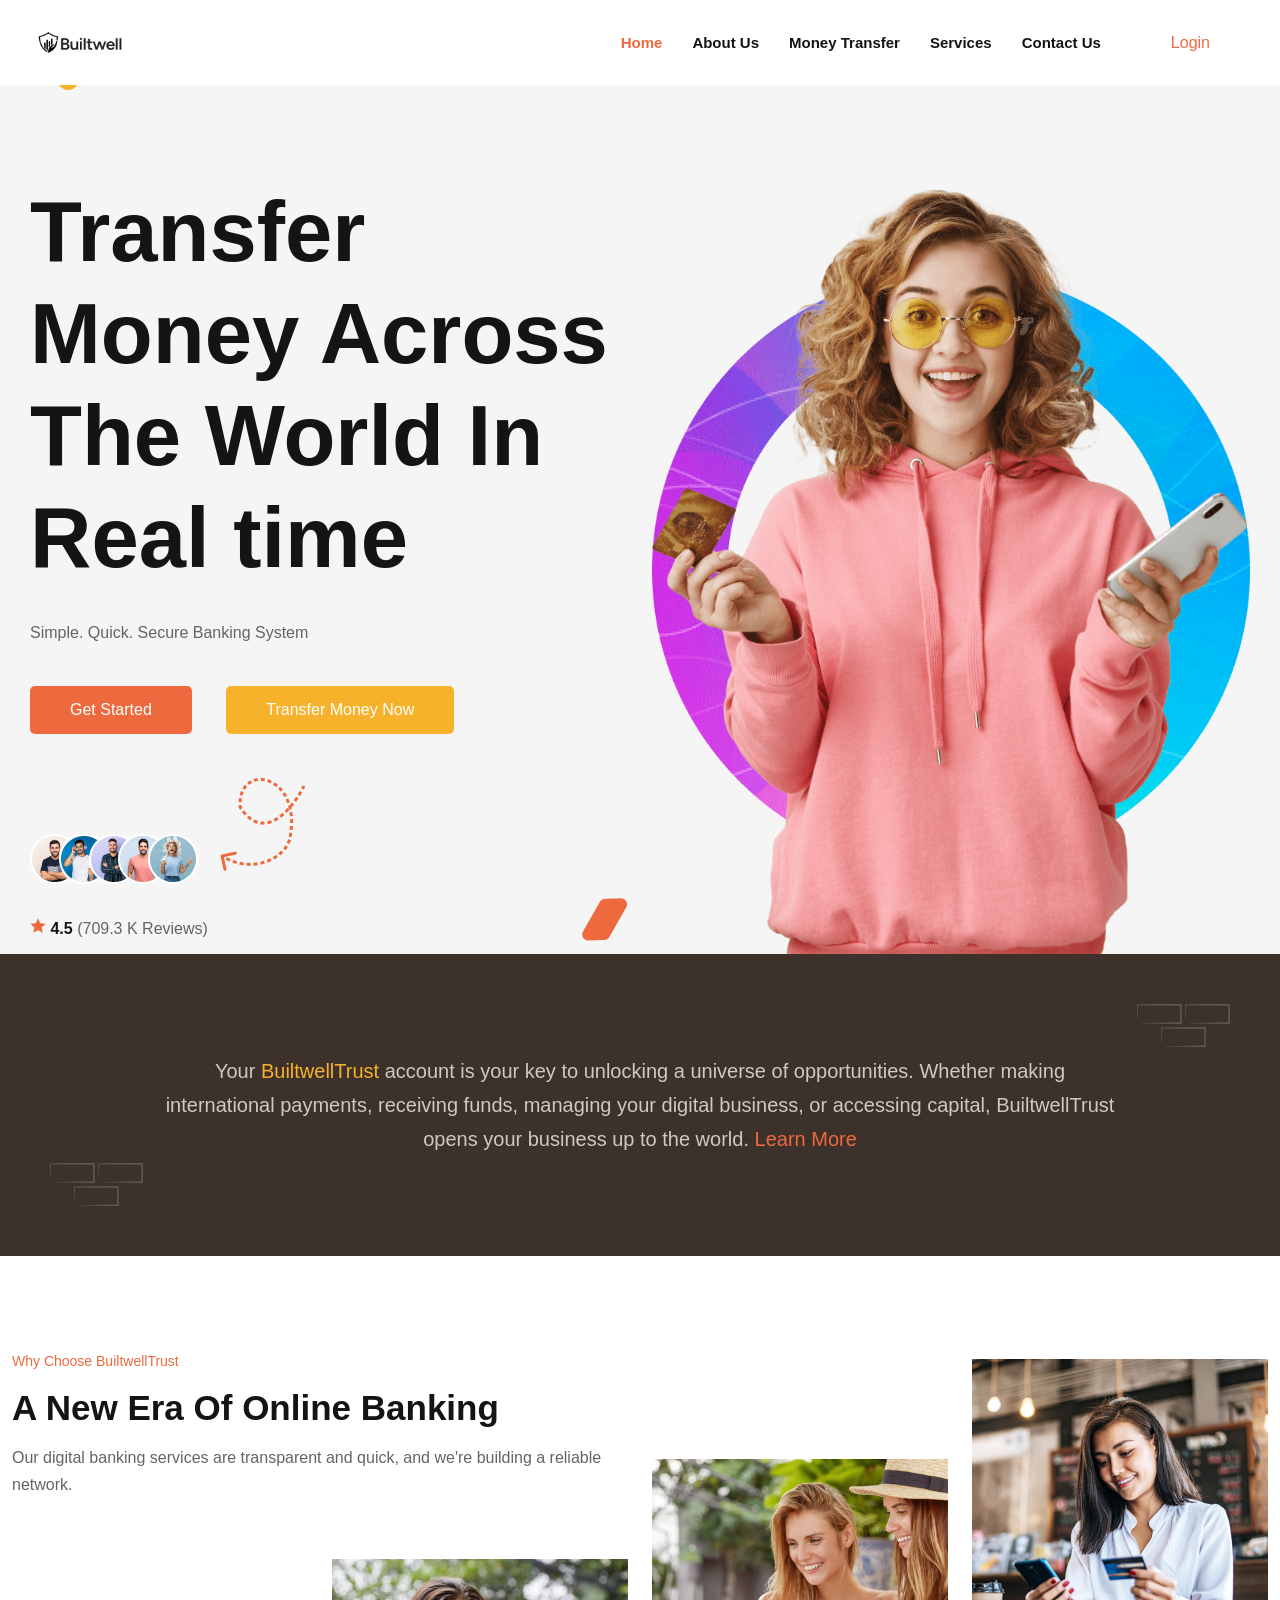
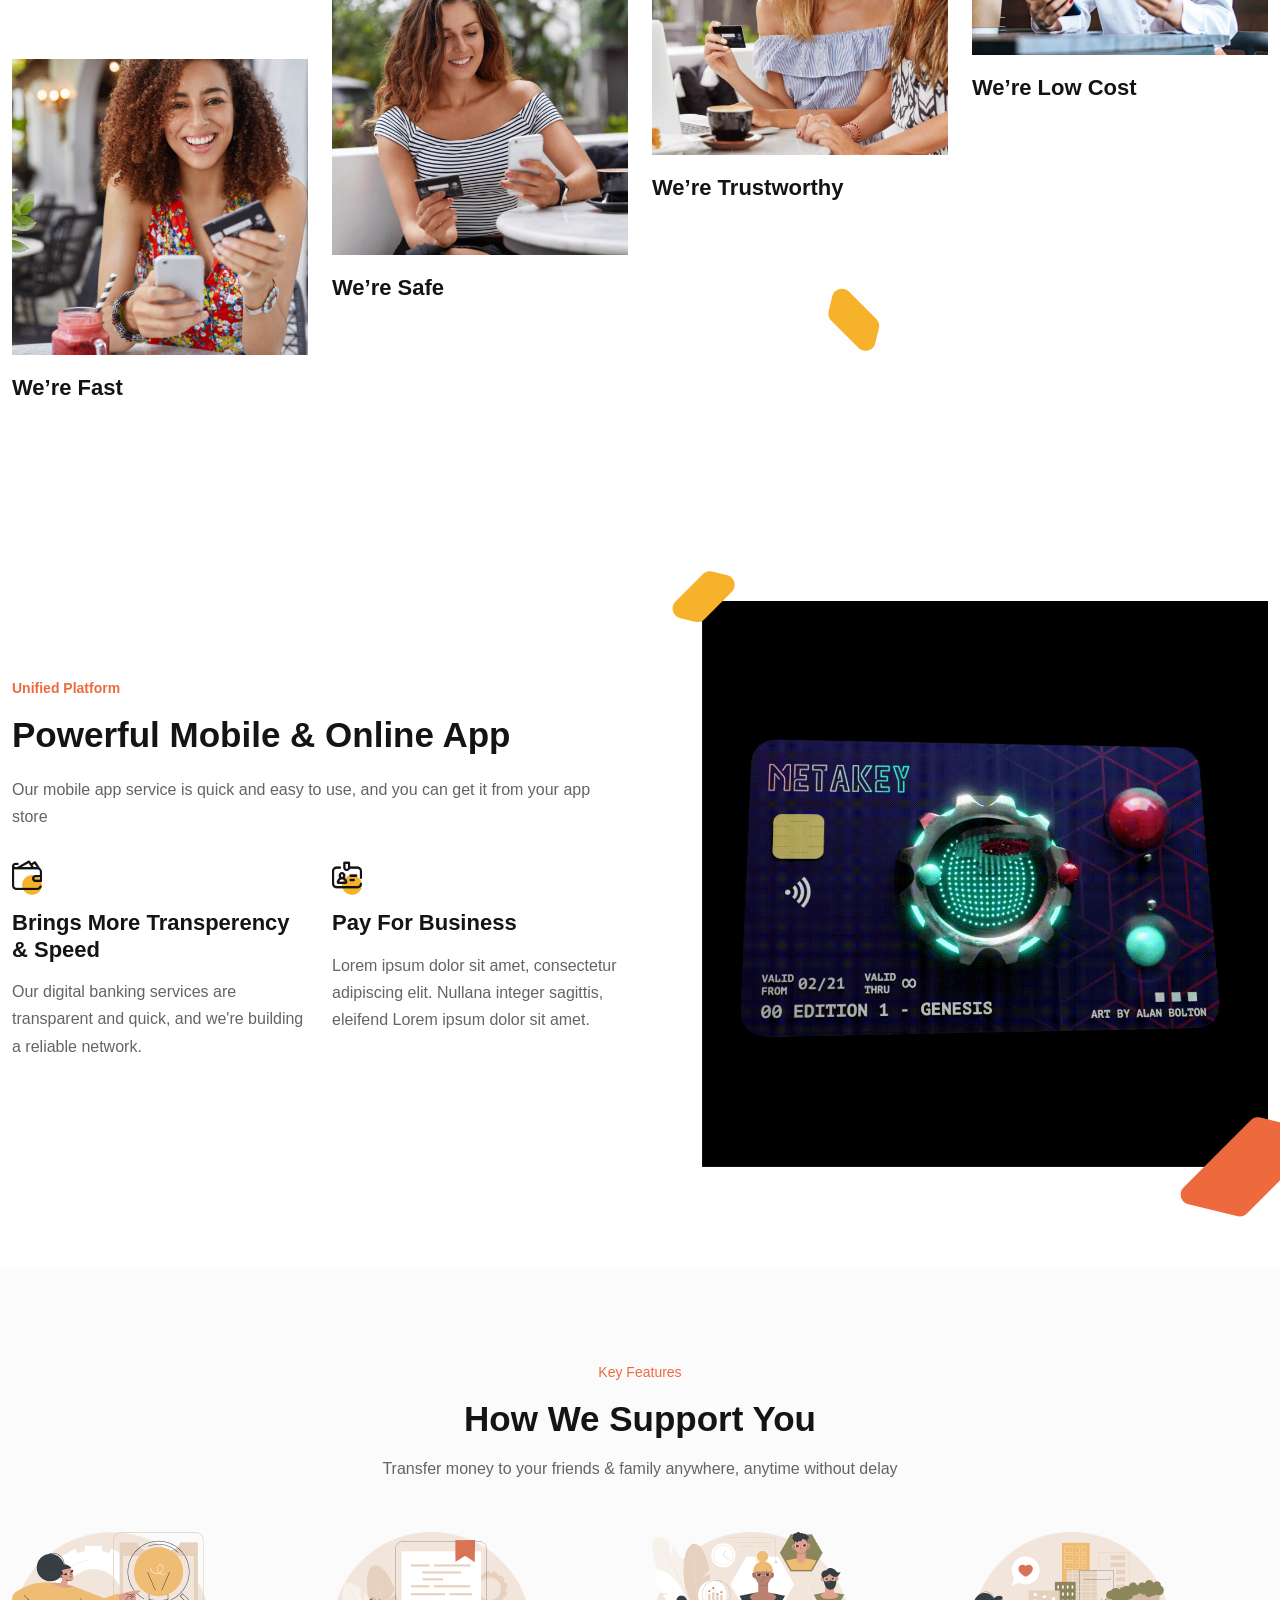
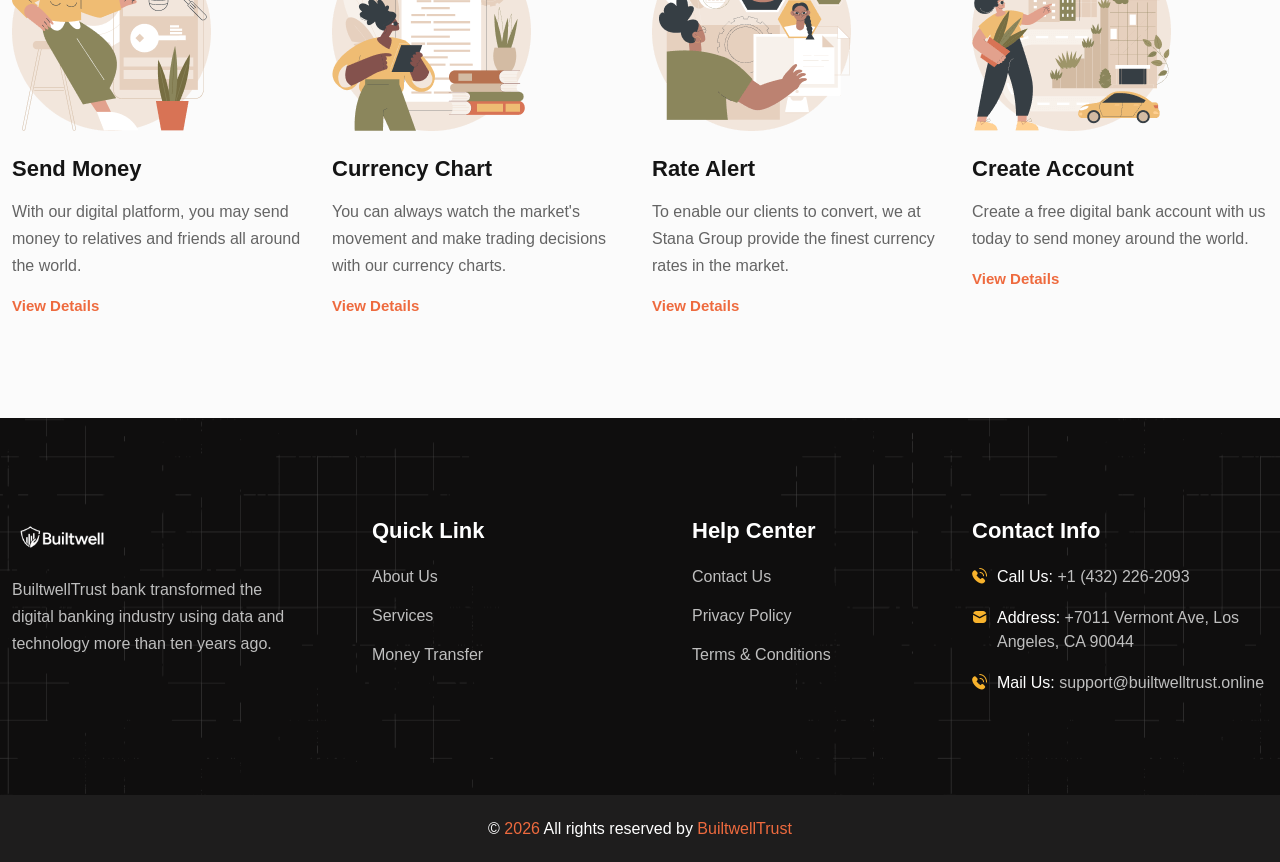
==== index.html @ f0b3a8c9 "first commit" ====
<!DOCTYPE html>
<html lang="zxx">
  <head>
    <!-- Required meta tags -->
    <meta charset="utf-8" />
    <meta
      name="viewport"
      content="width=device-width, initial-scale=1, shrink-to-fit=no"
    />

    <!-- Links Of CSS File -->
    <link rel="stylesheet" href="assetss/css/bootstrap.min.css" />
    <link rel="stylesheet" href="assetss/css/owl.theme.default.min.css" />
    <link rel="stylesheet" href="assetss/css/owl.carousel.min.css" />
    <link rel="stylesheet" href="assetss/css/flaticon.css" />
    <link rel="stylesheet" href="assetss/css/remixicon.css" />
    <link rel="stylesheet" href="assetss/css/meanmenu.min.css" />
    <link rel="stylesheet" href="assetss/css/animate.min.css" />
    <link rel="stylesheet" href="assetss/css/odometer.min.css" />
    <link rel="stylesheet" href="assetss/css/style.css" />
    <link rel="stylesheet" href="assetss/css/responsive.css" />

    <!-- Favicon -->
    <link rel="icon" type="image/png" href="assetss/images/favicon.png" />
    <!-- Title -->
    <title>BuiltwellTrust - Enjoy Your seamless and protected online money access</title>
   <!-- Chatway -->
   <script id="chatway" async="true" src="https://cdn.chatway.app/widget.js?id=8h5mfCgrzkGJ"></script>
  </head>

  <body>
    <div class="col-lg-4 col-md-12">
      <div class="header-top-right">

          <div id="google_translate_element"></div>

          <script type="text/javascript">
              function googleTranslateElementInit() {
                  new google.translate.TranslateElement({ pageLanguage: 'en' }, 'google_translate_element');
              }
          </script>

          <script type="text/javascript"
              src="//translate.google.com/translate_a/element.js?cb=googleTranslateElementInit"></script>

          <style>
              /* #google_translate_element { */
              /*color: transparent;*/
              /* } */
              #google_translate_element a {
                  display: none;
              }

              /* div.goog-te-gadget { */
              /*color: transparent !important;*/
              /* } */
          </style>
      </div>
    </div>
    <!-- Start Navbar Area -->
    <div class="navbar-area">
      <div class="mobile-responsive-nav">
        <div class="container">
          <div class="mobile-responsive-menu">
            <div class="logo">
              <a href="index.html">
                <img src="assetss/images/logo.png" alt="logo" width="100" />
              </a>
            </div>
          </div>
        </div>
      </div>

      <div class="desktop-nav">
        <div class="container-fluid">
          <nav class="navbar navbar-expand-md navbar-light">
            <a class="navbar-brand" href="index.html">
              <img src="assetss/images/logo.png" alt="logo" width="100"/>
            </a>

            <div
              class="collapse navbar-collapse mean-menu"
              id="navbarSupportedContent"
            >
              <ul class="navbar-nav ms-auto">
                <li class="nav-item">
                  <a href="index.html" class="nav-link active"> Home </a>
                </li>

                <li class="nav-item">
                  <a href="about-us.html" class="nav-link"> About Us </a>
                </li>

                <li class="nav-item">
                  <a href="money-transfer.html" class="nav-link"
                    >Money Transfer</a
                  >
                </li>

                <li class="nav-item">
                  <a href="services.html" class="nav-link"> Services </a>
                </li>

                <li class="nav-item">
                  <a href="contact-us.html" class="nav-link">Contact Us</a>
                </li>
              </ul>

              <div class="others-options">
                <ul>
                  <li>
                    <a href="account/login.php" class="default-btn login"> Login </a>
                  </li>
                </ul>
              </div>
            </div>
          </nav>
        </div>
      </div>

      <div class="others-option-for-responsive">
        <div class="container">
          <div class="dot-menu">
            <div class="inner">
              <div class="circle circle-one"></div>
              <div class="circle circle-two"></div>
              <div class="circle circle-three"></div>
            </div>
          </div>

          <div class="container">
            <div class="option-inner">
              <div
                class="others-options justify-content-center d-flex align-items-center"
              >
                <ul>
                  <li>
                    <a href="account/login.php" class="default-btn login"> Login </a>
                  </li>
                </ul>
              </div>
            </div>
          </div>
        </div>
      </div>
    </div>
    <!-- End Navbar Area -->

    <!-- Start Banner Area -->
    <div class="banner-area pt-100 bg-color-f5f5f5">
      <div class="container-fluid">
        <div class="row align-items-center">
          <div class="col-lg-6">
            <div class="banner-content">
              <h1 class="wow fadeInUp delay-0-2s">
                Transfer Money Across The World In Real time
              </h1>
              <p class="wow fadeInUp delay-0-6s">
                Simple. Quick. Secure Banking System
              </p>

              <div class="banner-btn wow fadeInUp delay-0-8s">
                <a href="account/signup/verify-registration.php" class="default-btn"> Get Started </a>
                <a href="money-transfer.html" class="default-btn active">
                  Transfer Money Now
                </a>
              </div>

              <ul class="wow fadeInUp delay-0-8s">
                <li>
                  <a href="index.html">
                    <img src="assetss/images/review/review-1.png" alt="Image" />
                  </a>
                </li>
                <li>
                  <a href="index.html">
                    <img src="assetss/images/review/review-2.png" alt="Image" />
                  </a>
                </li>
                <li>
                  <a href="index.html">
                    <img src="assetss/images/review/review-3.png" alt="Image" />
                  </a>
                </li>
                <li>
                  <a href="index.html">
                    <img src="assetss/images/review/review-4.png" alt="Image" />
                  </a>
                </li>
                <li>
                  <a href="index.html">
                    <img src="assetss/images/review/review-5.png" alt="Image" />
                  </a>
                </li>
              </ul>

              <span
                ><i class="ri-star-fill"></i> <strong>4.5</strong> (709.3 K
                Reviews)</span
              >

              <img
                src="assetss/images/banner/shape-1.png"
                alt="Image"
                class="shape shape-1"
              />
              <img
                src="assetss/images/banner/shape-2.png"
                class="shape shape-2"
                alt="Image"
              />
              <img
                src="assetss/images/banner/shape-3.png"
                class="shape shape-3"
                alt="Image"
              />
            </div>
          </div>

          <div class="col-lg-6">
            <div class="banner-img wow fadeInUp delay-0-6s">
              <img src="assetss/images/banner/banner-img.png" alt="Image" />
              <div class="banner-img-shape">
                <img
                  src="assetss/images/banner/banner-img-shape.png"
                  alt="Image"
                />
              </div>
            </div>
          </div>
        </div>
      </div>
    </div>
    <!-- End Banner Area -->

    <!-- Start Btro Info Area -->
    <div class="btro-info-area bg-color-3c312b ptb-100">
      <div class="container">
        <div class="btro-info-content">
          <p>
            Your <span>BuiltwellTrust</span> account is your key to unlocking a
            universe of opportunities. Whether making international payments,
            receiving funds, managing your digital business, or accessing
            capital, BuiltwellTrust opens your business up to the world.
            <a href="about-us.html">Learn More</a>
          </p>
        </div>
      </div>

      <img src="assetss/images/info-shape-1.png" class="shape-1" alt="Image" />
      <img src="assetss/images/info-shape-2.png" class="shape-2" alt="Image" />
    </div>
    <!-- End Btro Info Area -->

    <!-- Start Why Choose Area -->
    <div class="why-choose-area pt-100 pb-70">
      <div class="container">
        <div class="section-title left-title">
          <span class="top-title">Why Choose BuiltwellTrust</span>
          <h2>A New Era Of Online Banking</h2>
          <p>
            Our digital banking services are transparent and quick, and we're
            building a reliable network.
          </p>
        </div>

        <div class="row justify-content-center">
          <div class="col-lg-3 col-sm-6">
            <div class="single-choose-us wow fadeInUp delay-0-8s">
              <img
                src="assetss/images/why-choose/why-choose-4.jpg"
                alt="Image"
              />

              <div class="why-choose-content">
                <h3>We’re Fast</h3>
              </div>
            </div>
          </div>

          <div class="col-lg-3 col-sm-6">
            <div class="single-choose-us wow fadeInUp delay-0-6s">
              <img
                src="assetss/images/why-choose/why-choose-3.jpg"
                alt="Image"
              />

              <div class="why-choose-content">
                <h3>We’re Safe</h3>
              </div>
            </div>
          </div>

          <div class="col-lg-3 col-sm-6">
            <div class="single-choose-us wow fadeInUp delay-0-4s">
              <img
                src="assetss/images/why-choose/why-choose-2.jpg"
                alt="Image"
              />

              <div class="why-choose-content">
                <h3>We’re Trustworthy</h3>
              </div>
            </div>
          </div>

          <div class="col-lg-3 col-sm-6">
            <div class="single-choose-us wow fadeInUp delay-0-2s">
              <img
                src="assetss/images/why-choose/why-choose-1.jpg"
                alt="Image"
              />

              <div class="why-choose-content">
                <h3>We’re Low Cost</h3>
              </div>
            </div>
          </div>
        </div>
      </div>

      <img
        src="assetss/images/why-choose/choose-shape.png"
        class="choose-shape"
        alt="Image"
      />
    </div>
    <!-- End Why Choose Area -->

    <!-- Start Unified platform Area -->
    <div class="unified-platform-area ptb-100">
      <div class="container">
        <div class="row align-items-center">
          <div class="col-lg-6">
            <div class="unified-platform-content wow fadeInLeft delay-0-4s">
              <div class="mb-30">
                <span class="top-title">Unified Platform</span>
                <h2>Powerful Mobile & Online App</h2>
                <p>
                  Our mobile app service is quick and easy to use, and you
                  can get it from your app store
                </p>
              </div>

              <div class="row">
                <div class="col-lg-6 col-sm-6">
                  <div class="single-unified-platform">
                    <i class="flaticon-wallet"></i>
                    <h3>Brings More Transperency & Speed</h3>
                    <p>
                      Our digital banking services are transparent and quick,
                      and we're building a reliable network.
                    </p>
                  </div>
                </div>
                <div class="col-lg-6 col-sm-6">
                  <div class="single-unified-platform">
                    <i class="flaticon-id-card"></i>
                    <h3>Pay For Business</h3>
                    <p>
                      Lorem ipsum dolor sit amet, consectetur adipiscing elit.
                      Nullana integer sagittis, eleifend Lorem ipsum dolor sit
                      amet.
                    </p>
                  </div>
                </div>
              </div>
            </div>
          </div>

          <div class="col-lg-6">
            <div class="unified-img three wow fadeInRight delay-0-4s ml-50">
              <img src="assetss/images/unified-img.png" alt="Image" />
              <img
                src="assetss/images/unified-shape-1.png"
                class="unified-shape-1"
                alt="Image"
              />
              <img
                src="assetss/images/unified-shape-2.png"
                class="unified-shape-2"
                alt="Image"
              />
            </div>
          </div>
        </div>
      </div>
    </div>
    <!-- End Unified platform Area -->

    <!-- Start Support Area -->
    <div class="support-area bg-color-fbfbfb pt-100 pb-70">
      <div class="container">
        <div class="section-title">
          <span class="top-title">Key Features</span>
          <h2>How We Support You</h2>
          <p>
            Transfer money to your friends & family anywhere, anytime without
            delay
          </p>
        </div>

        <div class="row">
          <div class="col-lg-3 col-sm-6">
            <div class="single-support wow fadeInUp delay-0-2s">
              <img src="assetss/images/support/support-1.png" alt="Image" />
              <h3>
                <a href="services.html">Send Money</a>
              </h3>
              <p>
                With our digital platform, you may send money to relatives and
                friends all around the world.
              </p>
              <a href="services.html" class="read-more">View Details</a>
            </div>
          </div>

          <div class="col-lg-3 col-sm-6">
            <div class="single-support wow fadeInUp delay-0-4s">
              <img src="assetss/images/support/support-2.png" alt="Image" />
              <h3>
                <a href="services.html">Currency Chart</a>
              </h3>
              <p>
                You can always watch the market's movement and make trading
                decisions with our currency charts.
              </p>
              <a href="services.html" class="read-more">View Details</a>
            </div>
          </div>

          <div class="col-lg-3 col-sm-6">
            <div class="single-support wow fadeInUp delay-0-6s">
              <img src="assetss/images/support/support-3.png" alt="Image" />
              <h3>
                <a href="services.html">Rate Alert</a>
              </h3>
              <p>
                To enable our clients to convert, we at Stana Group provide the
                finest currency rates in the market.
              </p>
              <a href="services.html" class="read-more">View Details</a>
            </div>
          </div>

          <div class="col-lg-3 col-sm-6">
            <div class="single-support wow fadeInUp delay-0-8s">
              <img src="assetss/images/support/support-4.png" alt="Image" />
              <h3>
                <a href="services.html">Create Account</a>
              </h3>
              <p>
                Create a free digital bank account with us today to send money
                around the world.
              </p>
              <a href="services.html" class="read-more">View Details</a>
            </div>
          </div>
        </div>
      </div>
    </div>
    <!-- End Support Area -->


 

 

   <!-- Start Footer Area -->
   <div class="footer-area pt-100 pb-70 bg-color-0f0e0e">
    <div class="container">
      <div class="row">
        <div class="col-lg-3 col-sm-6">
          <div class="single-widget">
            <div class="footer-logo">
              <a href="index.html">
                <img src="assetss/images/white-logo.png" alt="Image" width="100"/>
              </a>
            </div>
            <p>
              BuiltwellTrust bank transformed the digital banking industry using data
              and technology more than ten years ago.
            </p>

          </div>
        </div>

        <div class="col-lg-3 col-sm-6">
          <div class="single-widget ml-30">
            <h3>Quick Link</h3>

            <ul class="use-full-link">
              <li>
                <a href="about-us.html">About Us</a>
              </li>
              <li>
                <a href="services.html">Services</a>
              </li>
              <li>
                <a href="money-transfer.html">Money Transfer</a>
              </li>
              <!-- <li>
                <a href="money-transfer.html">Money Transfer</a>
              </li> -->
            </ul>
          </div>
        </div>

        <div class="col-lg-3 col-sm-6">
          <div class="single-widget ml-30">
            <h3>Help Center</h3>

            <ul class="use-full-link">
              <li>
                <a href="contact-us.html">Contact Us</a>
              </li>
              <!-- <li>
                <a href="faq.html">Get Help</a>
              </li> -->
              <li>
                <a href="privacy-policy.html">Privacy Policy</a>
              </li>
              <li>
                <a href="privacy-policy.html">Terms & Conditions</a>
              </li>
            </ul>
          </div>
        </div>

        <div class="col-lg-3 col-sm-6">
          <div class="single-widget">
            <h3>Contact Info</h3>

            <ul class="address-link">
              <li>
                <i class="flaticon-phone-call"></i>
                <span>Call Us:</span>
                <a href="tel:+1 (432) 226-1993">+1 (432) 226-2093</a>
              </li>
              <li>
                <i class="flaticon-email"></i>
                <span>Address:</span>
                +7011 Vermont Ave, Los Angeles, CA 90044
              </li>
              <li>
                <i class="flaticon-phone-call"></i>
                <span>Mail Us:</span>
                <a href="mailto:support@builtwelltrust.online"> support@builtwelltrust.online</a>
              </li>
            </ul>
          </div>
        </div>
      </div>
    </div>
  </div>
  <!-- End Footer Area -->

  <!-- Start CopyRight Area -->
  <div class="copy-right-area bg-color-1e1d1d">
    <div class="container">
      <div class="copy-right-content">
        <p>
          © <span id="year"></span> All rights reserved by
          <a href="index.html" target="blank">BuiltwellTrust</a>
        </p>
      </div>
    </div>
  </div>
  <!-- End CopyRight Area -->

    <!-- Start Go Top Area -->
    <div class="go-top">
      <i class="ri-arrow-up-s-fill"></i>
      <i class="ri-arrow-up-s-fill"></i>
    </div>
    <!-- End Go Top Area -->

    <!-- Links of JS File -->
    <script
      data-cfasync="false"
      src="../../cdn-cgi/scripts/5c5dd728/cloudflare-static/email-decode.min.js"
    ></script>
    <script src="assetss/js/jquery.min.js"></script>
    <script src="assetss/js/bootstrap.bundle.min.js"></script>
    <script src="assetss/js/meanmenu.min.js"></script>
    <script src="assetss/js/owl.carousel.min.js"></script>
    <script src="assetss/js/wow.js"></script>
    <script src="assetss/js/appear.min.js"></script>
    <script src="assetss/js/odometer.min.js"></script>
    <script src="assetss/js/form-validator.min.js"></script>
    <script src="assetss/js/contact-form-script.js"></script>
    <script src="assetss/js/custom.js"></script>
  </body>
</html>
---- assetss/css/flaticon.css ----
@font-face {
    font-family: "flaticon";
    src: url("../fonts/flaticon.ttf") format("truetype"),
url("../fonts/flaticon.woff") format("woff"),
url("../fonts/flaticon.woff2") format("woff2"),
url("../fonts/flaticon.eot") format("embedded-opentype"),
url("../fonts/flaticon.svg") format("svg");
}

i[class^="flaticon-"]:before, i[class*=" flaticon-"]:before {
    font-family: flaticon !important;
    font-style: normal;
    font-weight: normal !important;
    font-variant: normal;
    text-transform: none;
    line-height: 1;
    -webkit-font-smoothing: antialiased;
    -moz-osx-font-smoothing: grayscale;
}

.flaticon-percentage:before {
    content: "\f101";
}
.flaticon-pie-chart:before {
    content: "\f102";
}
.flaticon-analytics:before {
    content: "\f103";
}
.flaticon-fluctuation:before {
    content: "\f104";
}
.flaticon-calculator:before {
    content: "\f105";
}
.flaticon-contract:before {
    content: "\f106";
}
.flaticon-buy:before {
    content: "\f107";
}
.flaticon-auction:before {
    content: "\f108";
}
.flaticon-point-of-service:before {
    content: "\f109";
}
.flaticon-archives:before {
    content: "\f10a";
}
.flaticon-analytics-1:before {
    content: "\f10b";
}
.flaticon-sell:before {
    content: "\f10c";
}
.flaticon-target:before {
    content: "\f10d";
}
.flaticon-newspaper:before {
    content: "\f10e";
}
.flaticon-donation:before {
    content: "\f10f";
}
.flaticon-loss:before {
    content: "\f110";
}
.flaticon-bank:before {
    content: "\f111";
}
.flaticon-apple:before {
    content: "\f112";
}
.flaticon-linkedin:before {
    content: "\f113";
}
.flaticon-phone-call:before {
    content: "\f114";
}
.flaticon-location-pin:before {
    content: "\f115";
}
.flaticon-web:before {
    content: "\f116";
}
.flaticon-calendar:before {
    content: "\f117";
}
.flaticon-check-mark:before {
    content: "\f118";
}
.flaticon-email:before {
    content: "\f119";
}
.flaticon-star:before {
    content: "\f11a";
}
.flaticon-cheque:before {
    content: "\f11b";
}
.flaticon-twitter:before {
    content: "\f11c";
}
.flaticon-instagram:before {
    content: "\f11d";
}
.flaticon-facebook:before {
    content: "\f11e";
}
.flaticon-oil:before {
    content: "\f11f";
}
.flaticon-bar-chart:before {
    content: "\f120";
}
.flaticon-abacus:before {
    content: "\f121";
}
.flaticon-book:before {
    content: "\f122";
}
.flaticon-time-is-money:before {
    content: "\f123";
}
.flaticon-shield:before {
    content: "\f124";
}
.flaticon-atm:before {
    content: "\f125";
}
.flaticon-money:before {
    content: "\f126";
}
.flaticon-analytics-2:before {
    content: "\f127";
}
.flaticon-briefcase:before {
    content: "\f128";
}
.flaticon-search:before {
    content: "\f129";
}
.flaticon-levels:before {
    content: "\f12a";
}
.flaticon-pin-code:before {
    content: "\f12b";
}
.flaticon-loss-1:before {
    content: "\f12c";
}
.flaticon-withdraw:before {
    content: "\f12d";
}
.flaticon-money-1:before {
    content: "\f12e";
}
.flaticon-exchange:before {
    content: "\f12f";
}
.flaticon-user:before {
    content: "\f130";
}
.flaticon-playstore:before {
    content: "\f131";
}
.flaticon-right-arrow:before {
    content: "\f132";
}
.flaticon-down-arrow:before {
    content: "\f133";
}
.flaticon-left-quote:before {
    content: "\f134";
}
.flaticon-wallet:before {
    content: "\f135";
}
.flaticon-money-bag:before {
    content: "\f136";
}
.flaticon-balance:before {
    content: "\f137";
}
.flaticon-profits:before {
    content: "\f138";
}
.flaticon-gold-ingot:before {
    content: "\f139";
}
.flaticon-presentation:before {
    content: "\f13a";
}
.flaticon-businessman:before {
    content: "\f13b";
}
.flaticon-businessman-1:before {
    content: "\f13c";
}
.flaticon-chat:before {
    content: "\f13d";
}
.flaticon-bar-chart-1:before {
    content: "\f13e";
}
.flaticon-purse:before {
    content: "\f13f";
}
.flaticon-id-card:before {
    content: "\f140";
}
.flaticon-payment-method:before {
    content: "\f141";
}
.flaticon-money-2:before {
    content: "\f142";
}
.flaticon-safebox:before {
    content: "\f143";
}
---- assetss/css/style.css ----
/*
@File: KreditBnank Template Styles

* This file contains the styling for the actual template, this
is the file you need to edit to change the look of the template.

This files table contents are outlined below>>>>>

******************************************* 
** - DEFAULT AREA STYLE - **

** - Default Btn Area Style
** - Read More Area Style
** - Section Title Area Style
** - Header Area Style
** - Nav Area Style
** - Banner Area Style
** - Btro Info Area Style
** - Single Choose Area Style
** - Partner Area Style
** - Unified Area Style
** - Support Area Style
** - Download Area Style
** - Counter Area Style
** - Customers Area Style
** - Blog Area Style
** - Footer Area Style

** - OTHER STYLE AREA - **

** - Preloader Area Style
** - Go Top Style
** - Video wave Style

*******************************************
/*

/*
Default Style
============================*/
@import url("../../../../css2.css");
body {
  font-size: 16px;
  font-family: "Roboto", sans-serif;
  color: #646464;
}

a {
  -webkit-transition: all ease 0.5s;
  transition: all ease 0.5s;
  text-decoration: none;
  color: #646464;
}

a:hover {
  text-decoration: none;
  color: #ee6a3e;
}

a:focus {
  text-decoration: none;
}

button {
  outline: 0 !important;
  -webkit-box-shadow: none;
          box-shadow: none;
  border: none;
  padding: 0;
}

button:focus {
  -webkit-box-shadow: none;
          box-shadow: none;
}

.h1, .h2, .h3, .h4, .h5, .h6, h1, h2, h3, h4, h5, h6 {
  color: #141414;
  font-weight: 700;
}

.d-table {
  width: 100%;
  height: 100%;
}

.d-table-cell {
  vertical-align: middle;
}

p {
  font-size: 16px;
  margin-bottom: 15px;
  line-height: 1.7;
}

p:last-child {
  margin-bottom: 0;
}

img {
  max-width: 100%;
  height: auto;
}

.form-control {
  height: 55px;
  color: #141414;
  border: 1px solid #ffffff;
  background-color: #eeeeee;
  font-size: 16px;
  padding: 10px 20px;
  width: 100%;
  -webkit-transition: all ease 0.5s;
  transition: all ease 0.5s;
  border-radius: 5px;
}

.form-control::-webkit-input-placeholder {
  color: #898C90;
}

.form-control:-ms-input-placeholder {
  color: #898C90;
}

.form-control::-ms-input-placeholder {
  color: #898C90;
}

.form-control::placeholder {
  color: #898C90;
}

.form-control:focus {
  color: #000000;
  background-color: #eeeeee;
  -webkit-box-shadow: unset;
          box-shadow: unset;
  outline: 0;
  border: 1px solid #ee6a3e;
}

.form-control:hover:focus, .form-control:focus {
  -webkit-box-shadow: unset;
          box-shadow: unset;
}

textarea.form-control {
  height: auto;
}

.ptb-100 {
  padding-top: 100px;
  padding-bottom: 100px;
}

.pt-100 {
  padding-top: 100px;
}

.pb-100 {
  padding-bottom: 100px;
}

.pt-70 {
  padding-top: 70px;
}

.pb-70 {
  padding-bottom: 70px;
}

.pb-150 {
  padding-bottom: 150px;
}

.pt-50 {
  padding-top: 50px;
}

.mt-30 {
  margin-top: 30px;
}

.mb-30 {
  margin-bottom: 30px;
}

.ml-15 {
  margin-left: 15px;
}

.mr-15 {
  margin-right: 15px;
}

.ml-50 {
  margin-left: 50px;
}

.mr-50 {
  margin-right: 50px;
}

/*
Bg-color Style*/
.bg-color-e9dbc8 {
  background-color: #e9dbc8;
}

.bg-color-f5f5f5 {
  background-color: #f5f5f5;
}

.bg-color-fbfbfb {
  background-color: #fbfbfb;
}

.bg-color-3c312b {
  background-color: #3c312b;
}

.bg-color-0f0e0e {
  background-color: #0f0e0e;
}

.bg-color-1e1d1d {
  background-color: #1e1d1d;
}

.bg-color-fff9f8 {
  background-color: #fff9f8;
}

.bg-color-ee6a3e {
  background: #ee6a3e;
}

/*
Default Btn Area Style*/
.default-btn {
  font-size: 16px;
  color: #ffffff;
  -webkit-transition: all ease 0.5s;
  transition: all ease 0.5s;
  text-align: center;
  position: relative;
  z-index: 1;
  overflow: hidden;
  display: -ms-inline-grid;
  display: inline-grid;
  padding: 12px 40px;
  background-color: #ee6a3e;
  border-radius: 5px;
}

.default-btn.active {
  background-color: #f7b22c;
  color: #ffffff;
}

.default-btn.active:hover {
  color: #ffffff;
  background-color: #ee6a3e;
}

.default-btn:hover {
  color: #ffffff;
  background-color: #f7b22c;
}

/*
Read More Btn Area Style*/
.read-more {
  font-size: 15px;
  color: #ee6a3e;
  background-color: transparent;
  -webkit-transition: all ease 0.5s;
  transition: all ease 0.5s;
  font-weight: 600;
}

.read-more i {
  position: relative;
  top: 4px;
}

.read-more:hover {
  color: #ee6a3e;
  letter-spacing: 1px;
}

/*
Section Title Area Style*/
.section-title {
  max-width: 700px;
  margin: -5px auto 50px;
  text-align: center;
  position: relative;
}

.section-title .top-title {
  font-size: 14px;
  color: #ee6a3e;
  display: block;
  margin-bottom: 15px;
  font-weight: 500;
}

.section-title h2 {
  font-size: 35px;
  margin-bottom: 15px;
}

.section-title h2 span {
  color: #ee6a3e;
}

.section-title h2:last-child {
  margin-bottom: 0;
}

.section-title p {
  max-width: 600px;
  margin: auto;
}

.section-title p span {
  color: #ee6a3e;
}

.section-title.white-title span {
  color: #ee6a3e;
}

.section-title.white-title h2 {
  color: #ffffff;
}

.section-title.white-title p {
  color: #ffffff;
}

.section-title.left-title {
  margin-left: 0;
  text-align: left;
  max-width: 645px;
}

.section-title.left-title h2 {
  max-width: 700px;
}

.section-title.left-title p {
  margin-left: 0;
}

.section-title.left-title .default-btn {
  position: absolute;
  top: 0;
  right: 0;
}

/*
Top Header Style
======================================================*/
.top-header-area {
  padding-top: 15px;
  padding-bottom: 15px;
  border-bottom: 1px solid #eeeeee;
}

.top-header-area .container-fluid {
  max-width: 1720px;
  margin: auto;
  padding-left: 30px;
  padding-right: 30px;
}

.header-left-content {
  margin-bottom: 0;
  padding-left: 0;
  list-style: none;
}

.header-left-content li {
  display: inline-block;
  margin-right: 30px;
  font-size: 15px;
}

.header-left-content li:last-child {
  margin-right: 0;
}

.header-left-content li span {
  color: #141414;
  font-weight: 500;
}

.header-left-content li a {
  color: #3c312b;
}

.header-left-content li a:hover {
  color: #ee6a3e;
}

.header-middle-content {
  text-align: center;
  padding-left: 0;
  margin-bottom: 0;
  list-style-type: none;
}

.header-middle-content li p {
  color: #141414;
}

.header-middle-content li p a {
  color: #ee6a3e;
  font-size: 15px;
}

.header-right-content {
  padding-left: 0;
  margin-bottom: 0;
  list-style: none;
  text-align: right;
}

.header-right-content li {
  display: inline-block;
  margin-right: 30px;
  font-size: 15px;
}

.header-right-content li a {
  color: #141414;
}

.header-right-content li a:hover {
  color: #ee6a3e;
}

.header-right-content li:last-child {
  margin-right: 0;
}

.header-right-content .language {
  position: relative;
  padding-left: 20px;
  background-color: #ffffff;
  border-radius: 50px;
  font-size: 15px;
}

.header-right-content .language .form-select {
  background-color: transparent;
  border: none;
  background-size: 16px 13px;
  cursor: pointer;
  color: #646464;
  font-size: 15px;
}

.header-right-content .language .form-select:focus {
  -webkit-box-shadow: none;
          box-shadow: none;
}

.header-right-content .language i {
  position: absolute;
  top: 7px;
  left: 10px;
}

/*
Navbar Area Style
======================================================*/
.navbar-area {
  position: relative;
  background-color: #ffffff;
  padding-top: 15px;
  padding-bottom: 15px;
}

.navbar-area.is-sticky {
  top: 0;
  left: 0;
  width: 100%;
  z-index: 999;
  position: fixed;
  -webkit-animation: 500ms ease-in-out 0s normal none 1 running fadeInDown;
          animation: 500ms ease-in-out 0s normal none 1 running fadeInDown;
  -webkit-box-shadow: 0 0 20px 3px rgba(0, 0, 0, 0.05);
          box-shadow: 0 0 20px 3px rgba(0, 0, 0, 0.05);
}

.navbar-area .container-fluid {
  max-width: 1720px;
  margin: auto;
  padding-left: 30px;
  padding-right: 30px;
}

.navbar-area.style-three {
  background-color: transparent;
}

.navbar-area.style-three.is-sticky {
  background-color: #3c312b;
}

.desktop-nav {
  padding-top: 0;
  padding-bottom: 0;
}

.desktop-nav .navbar {
  -webkit-transition: all ease 0.5s;
  transition: all ease 0.5s;
  z-index: 2;
  padding-right: 0;
  padding-top: 0;
  padding-left: 0;
  padding-bottom: 0;
}

.desktop-nav .navbar ul {
  margin-bottom: 0;
  list-style-type: none;
}

.desktop-nav .navbar .navbar-nav .nav-item {
  position: relative;
  padding-bottom: 20px;
  padding-top: 20px;
  padding-right: 0;
  padding-left: 0;
}

.desktop-nav .navbar .navbar-nav .nav-item a {
  font-size: 15px;
  color: #141414;
  line-height: 1;
  position: relative;
  font-weight: 600;
  padding-left: 0;
  padding-top: 0;
  padding-right: 0;
  padding-bottom: 0;
  margin-left: 15px;
  margin-right: 15px;
}

.desktop-nav .navbar .navbar-nav .nav-item a.dropdown-toggle {
  padding-right: 20px;
}

.desktop-nav .navbar .navbar-nav .nav-item a.dropdown-toggle::after {
  display: none;
}

.desktop-nav .navbar .navbar-nav .nav-item a.dropdown-toggle::before {
  content: "\EA4E";
  position: absolute;
  top: 0;
  right: 0;
  font-family: remixicon !important;
  line-height: 1;
  font-size: 17px;
}

.desktop-nav .navbar .navbar-nav .nav-item a:hover, .desktop-nav .navbar .navbar-nav .nav-item a:focus, .desktop-nav .navbar .navbar-nav .nav-item a.active {
  color: #ee6a3e;
}

.desktop-nav .navbar .navbar-nav .nav-item a i {
  font-size: 18px;
  line-height: 0;
  position: relative;
  top: 4px;
}

.desktop-nav .navbar .navbar-nav .nav-item:last-child a {
  margin-right: 0;
}

.desktop-nav .navbar .navbar-nav .nav-item:first-child a {
  margin-left: 0;
}

.desktop-nav .navbar .navbar-nav .nav-item:hover a, .desktop-nav .navbar .navbar-nav .nav-item:focus a, .desktop-nav .navbar .navbar-nav .nav-item.active a {
  color: #ee6a3e;
}

.desktop-nav .navbar .navbar-nav .nav-item .dropdown-menu {
  -webkit-box-shadow: 0 0 20px 3px rgba(0, 0, 0, 0.05);
          box-shadow: 0 0 20px 3px rgba(0, 0, 0, 0.05);
  -webkit-transition: all 0.3s ease-in-out;
  transition: all 0.3s ease-in-out;
  background: #ffffff;
  position: absolute;
  visibility: hidden;
  border-radius: 0;
  display: block;
  width: 250px;
  border: none;
  z-index: 99;
  opacity: 0;
  top: 80px;
  left: 0;
  padding: 0;
  border-radius: 5px;
}

.desktop-nav .navbar .navbar-nav .nav-item .dropdown-menu li {
  padding: 0;
}

.desktop-nav .navbar .navbar-nav .nav-item .dropdown-menu li a {
  color: #141414;
  padding: 15px;
  border-bottom: 1px dashed #ededed;
  margin: 0;
  font-size: 14px;
  font-weight: 600;
  line-height: 1;
  display: block;
  position: relative;
}

.desktop-nav .navbar .navbar-nav .nav-item .dropdown-menu li a.dropdown-toggle::after {
  display: none;
}

.desktop-nav .navbar .navbar-nav .nav-item .dropdown-menu li a.dropdown-toggle::before {
  content: "\EA4E";
  position: absolute;
  top: 14px;
  right: 13px;
  font-family: remixicon !important;
  line-height: 1;
  font-size: 17px;
}

.desktop-nav .navbar .navbar-nav .nav-item .dropdown-menu li a:hover, .desktop-nav .navbar .navbar-nav .nav-item .dropdown-menu li a:focus, .desktop-nav .navbar .navbar-nav .nav-item .dropdown-menu li a.active {
  color: #ee6a3e;
}

.desktop-nav .navbar .navbar-nav .nav-item .dropdown-menu li .dropdown-menu {
  left: 250px;
  top: 0;
  opacity: 0;
  visibility: hidden;
}

.desktop-nav .navbar .navbar-nav .nav-item .dropdown-menu li .dropdown-menu li a {
  color: #141414;
  border-bottom: 1px dashed #ededed;
  font-size: 14px;
  font-weight: 600;
  line-height: 1;
  position: relative;
}

.desktop-nav .navbar .navbar-nav .nav-item .dropdown-menu li .dropdown-menu li a.dropdown-toggle::after {
  display: none;
}

.desktop-nav .navbar .navbar-nav .nav-item .dropdown-menu li .dropdown-menu li a.dropdown-toggle::before {
  content: "\EA4E";
  position: absolute;
  top: 14px;
  right: 13px;
  font-family: remixicon !important;
  line-height: 1;
  font-size: 17px;
}

.desktop-nav .navbar .navbar-nav .nav-item .dropdown-menu li .dropdown-menu li a:hover, .desktop-nav .navbar .navbar-nav .nav-item .dropdown-menu li .dropdown-menu li a:focus, .desktop-nav .navbar .navbar-nav .nav-item .dropdown-menu li .dropdown-menu li a.active {
  color: #ee6a3e;
}

.desktop-nav .navbar .navbar-nav .nav-item .dropdown-menu li .dropdown-menu li .dropdown-menu {
  left: 250px;
  top: 0;
  opacity: 0;
  visibility: hidden;
}

.desktop-nav .navbar .navbar-nav .nav-item .dropdown-menu li .dropdown-menu li .dropdown-menu li a {
  color: #000000;
}

.desktop-nav .navbar .navbar-nav .nav-item .dropdown-menu li .dropdown-menu li .dropdown-menu li a:hover, .desktop-nav .navbar .navbar-nav .nav-item .dropdown-menu li .dropdown-menu li .dropdown-menu li a:focus, .desktop-nav .navbar .navbar-nav .nav-item .dropdown-menu li .dropdown-menu li .dropdown-menu li a.active {
  color: #ee6a3e;
}

.desktop-nav .navbar .navbar-nav .nav-item .dropdown-menu li .dropdown-menu li .dropdown-menu li .dropdown-menu {
  left: -250px;
  top: 0;
  opacity: 0;
  visibility: hidden;
}

.desktop-nav .navbar .navbar-nav .nav-item .dropdown-menu li .dropdown-menu li .dropdown-menu li .dropdown-menu li a {
  color: #000000;
}

.desktop-nav .navbar .navbar-nav .nav-item .dropdown-menu li .dropdown-menu li .dropdown-menu li .dropdown-menu li a:hover, .desktop-nav .navbar .navbar-nav .nav-item .dropdown-menu li .dropdown-menu li .dropdown-menu li .dropdown-menu li a:focus, .desktop-nav .navbar .navbar-nav .nav-item .dropdown-menu li .dropdown-menu li .dropdown-menu li .dropdown-menu li a.active {
  color: #ee6a3e;
}

.desktop-nav .navbar .navbar-nav .nav-item .dropdown-menu li .dropdown-menu li .dropdown-menu li .dropdown-menu li .dropdown-menu {
  left: -250px;
  top: 0;
  opacity: 0;
  visibility: hidden;
}

.desktop-nav .navbar .navbar-nav .nav-item .dropdown-menu li .dropdown-menu li .dropdown-menu li .dropdown-menu li .dropdown-menu li a {
  color: #000000;
}

.desktop-nav .navbar .navbar-nav .nav-item .dropdown-menu li .dropdown-menu li .dropdown-menu li .dropdown-menu li .dropdown-menu li a:hover, .desktop-nav .navbar .navbar-nav .nav-item .dropdown-menu li .dropdown-menu li .dropdown-menu li .dropdown-menu li .dropdown-menu li a:focus, .desktop-nav .navbar .navbar-nav .nav-item .dropdown-menu li .dropdown-menu li .dropdown-menu li .dropdown-menu li .dropdown-menu li a.active {
  color: #ee6a3e;
}

.desktop-nav .navbar .navbar-nav .nav-item .dropdown-menu li .dropdown-menu li .dropdown-menu li .dropdown-menu li .dropdown-menu li .dropdown-menu {
  left: -250px;
  top: 0;
  opacity: 0;
  visibility: hidden;
}

.desktop-nav .navbar .navbar-nav .nav-item .dropdown-menu li .dropdown-menu li .dropdown-menu li .dropdown-menu li .dropdown-menu li .dropdown-menu li a {
  color: #000000;
}

.desktop-nav .navbar .navbar-nav .nav-item .dropdown-menu li .dropdown-menu li .dropdown-menu li .dropdown-menu li .dropdown-menu li .dropdown-menu li a:hover, .desktop-nav .navbar .navbar-nav .nav-item .dropdown-menu li .dropdown-menu li .dropdown-menu li .dropdown-menu li .dropdown-menu li .dropdown-menu li a:focus, .desktop-nav .navbar .navbar-nav .nav-item .dropdown-menu li .dropdown-menu li .dropdown-menu li .dropdown-menu li .dropdown-menu li .dropdown-menu li a.active {
  color: #ee6a3e;
}

.desktop-nav .navbar .navbar-nav .nav-item .dropdown-menu li .dropdown-menu li .dropdown-menu li .dropdown-menu li .dropdown-menu li .dropdown-menu li .dropdown-menu {
  left: -250px;
  top: 0;
  opacity: 0;
  visibility: hidden;
}

.desktop-nav .navbar .navbar-nav .nav-item .dropdown-menu li .dropdown-menu li .dropdown-menu li .dropdown-menu li .dropdown-menu li .dropdown-menu li .dropdown-menu li a {
  color: #000000;
}

.desktop-nav .navbar .navbar-nav .nav-item .dropdown-menu li .dropdown-menu li .dropdown-menu li .dropdown-menu li .dropdown-menu li .dropdown-menu li .dropdown-menu li a:hover, .desktop-nav .navbar .navbar-nav .nav-item .dropdown-menu li .dropdown-menu li .dropdown-menu li .dropdown-menu li .dropdown-menu li .dropdown-menu li .dropdown-menu li a:focus, .desktop-nav .navbar .navbar-nav .nav-item .dropdown-menu li .dropdown-menu li .dropdown-menu li .dropdown-menu li .dropdown-menu li .dropdown-menu li .dropdown-menu li a.active {
  color: #ee6a3e;
}

.desktop-nav .navbar .navbar-nav .nav-item .dropdown-menu li .dropdown-menu li .dropdown-menu li .dropdown-menu li .dropdown-menu li .dropdown-menu li.active a {
  color: #ee6a3e;
}

.desktop-nav .navbar .navbar-nav .nav-item .dropdown-menu li .dropdown-menu li .dropdown-menu li .dropdown-menu li .dropdown-menu li .dropdown-menu li:hover .dropdown-menu {
  opacity: 1;
  visibility: visible;
  top: -15px;
}

.desktop-nav .navbar .navbar-nav .nav-item .dropdown-menu li .dropdown-menu li .dropdown-menu li .dropdown-menu li .dropdown-menu li.active a {
  color: #ee6a3e;
}

.desktop-nav .navbar .navbar-nav .nav-item .dropdown-menu li .dropdown-menu li .dropdown-menu li .dropdown-menu li .dropdown-menu li:hover .dropdown-menu {
  opacity: 1;
  visibility: visible;
  top: -1px;
}

.desktop-nav .navbar .navbar-nav .nav-item .dropdown-menu li .dropdown-menu li .dropdown-menu li .dropdown-menu li.active a {
  color: #ee6a3e;
}

.desktop-nav .navbar .navbar-nav .nav-item .dropdown-menu li .dropdown-menu li .dropdown-menu li .dropdown-menu li:hover .dropdown-menu {
  opacity: 1;
  top: -1px;
  visibility: visible;
}

.desktop-nav .navbar .navbar-nav .nav-item .dropdown-menu li .dropdown-menu li .dropdown-menu li.active a {
  color: #ee6a3e;
}

.desktop-nav .navbar .navbar-nav .nav-item .dropdown-menu li .dropdown-menu li .dropdown-menu li:hover .dropdown-menu {
  opacity: 1;
  top: -15px;
  visibility: visible;
}

.desktop-nav .navbar .navbar-nav .nav-item .dropdown-menu li .dropdown-menu li.active a {
  color: #ee6a3e;
}

.desktop-nav .navbar .navbar-nav .nav-item .dropdown-menu li .dropdown-menu li:hover .dropdown-menu {
  opacity: 1;
  visibility: visible;
  top: -15px;
}

.desktop-nav .navbar .navbar-nav .nav-item .dropdown-menu li.active a {
  color: #ee6a3e;
}

.desktop-nav .navbar .navbar-nav .nav-item .dropdown-menu li:hover .dropdown-menu {
  opacity: 1;
  visibility: visible;
  top: 0;
}

.desktop-nav .navbar .navbar-nav .nav-item .dropdown-menu li:last-child a {
  border-bottom: none;
}

.desktop-nav .navbar .navbar-nav .nav-item:hover .dropdown-menu {
  top: 100%;
  opacity: 1;
  margin-top: 0;
  visibility: visible;
}

.desktop-nav .navbar .others-options {
  margin-left: 30px;
}

.desktop-nav .navbar .others-options ul {
  padding-left: 0;
  margin-bottom: 0;
  list-style-type: none;
}

.desktop-nav .navbar .others-options ul li {
  margin-right: 20px;
  display: inline-block;
}

.desktop-nav .navbar .others-options ul li:last-child {
  margin-right: 0;
}

.desktop-nav .navbar .others-options ul li .default-btn.login {
  background-color: transparent;
  color: #ee6a3e;
}

.desktop-nav .navbar .others-options ul li .default-btn.login:hover {
  background-color: #f7b22c;
  color: #ffffff;
}

.desktop-nav.style-three .navbar .navbar-nav .nav-item a {
  color: #ffffff;
}

.desktop-nav.style-three .navbar .others-options ul li .default-btn.login {
  color: #ffffff;
}

.mobile-responsive-nav {
  display: none;
}

@-webkit-keyframes fadeInDown {
  0% {
    opacity: 0;
    -webkit-transform: translate3d(0, -100%, 0);
            transform: translate3d(0, -100%, 0);
  }
  to {
    opacity: 1;
    -webkit-transform: translateZ(0);
            transform: translateZ(0);
  }
}

@keyframes fadeInDown {
  0% {
    opacity: 0;
    -webkit-transform: translate3d(0, -100%, 0);
            transform: translate3d(0, -100%, 0);
  }
  to {
    opacity: 1;
    -webkit-transform: translateZ(0);
            transform: translateZ(0);
  }
}

/*
Others Option For Responsive Area Style
======================================================*/
.others-option-for-responsive {
  display: none !important;
}

.others-option-for-responsive .dot-menu {
  padding: 0 10px;
  height: 30px;
  cursor: pointer;
  z-index: 999;
  position: absolute;
  right: 60px;
  top: -35px;
}

.others-option-for-responsive .dot-menu .inner {
  display: -webkit-box;
  display: -ms-flexbox;
  display: flex;
  -webkit-box-align: center;
      -ms-flex-align: center;
          align-items: center;
  height: 30px;
}

.others-option-for-responsive .dot-menu .inner .circle {
  height: 5px;
  width: 5px;
  border-radius: 100%;
  margin: 0 2px;
  -webkit-transition: all ease 0.5s;
  transition: all ease 0.5s;
  background-color: #ee6a3e;
}

.others-option-for-responsive .dot-menu:hover .inner .circle {
  background-color: #ee6a3e;
}

.others-option-for-responsive .container {
  position: relative;
}

.others-option-for-responsive .container .container {
  position: absolute;
  right: -2px;
  top: 15px;
  max-width: 320px;
  margin-left: auto;
  opacity: 0;
  visibility: hidden;
  -webkit-transition: all ease 0.5s;
  transition: all ease 0.5s;
  -webkit-transform: scaleY(0);
          transform: scaleY(0);
  z-index: 2;
  padding-left: 15px;
  padding-right: 15px;
}

.others-option-for-responsive .container .container.active {
  opacity: 1;
  visibility: visible;
  -webkit-transform: scaleY(1);
          transform: scaleY(1);
}

.others-option-for-responsive .others-options {
  background-color: #ededed;
  padding: 20px;
  text-align: center;
}

.others-option-for-responsive .others-options ul {
  padding-left: 0;
  margin-bottom: 0;
  list-style-type: none;
}

.others-option-for-responsive .others-options ul li {
  margin-right: 20px;
  display: inline-block;
}

.others-option-for-responsive .others-options ul li:last-child {
  margin-right: 0;
}

/*
Banner Area Style
======================================================*/
.banner-area {
  overflow: hidden;
}

.banner-area .container-fluid {
  max-width: 1720px;
  padding-left: 30px;
  padding-right: 30px;
}

.banner-area.bg-2 {
  background-image: url(../images/banner/banner-bg-2.jpg);
  background-position: center center;
  background-repeat: no-repeat;
  background-size: cover;
  height: 100%;
  position: relative;
  z-index: 1;
}

.banner-area.bg-2::before {
  content: "";
  position: absolute;
  top: 0;
  left: 0;
  width: 100%;
  height: 100%;
  background: -webkit-gradient(linear, right top, left top, from(#141414), to(rgba(20, 20, 20, 0)));
  background: linear-gradient(270deg, #141414 0%, rgba(20, 20, 20, 0) 100%);
}

.banner-area.bg-3 {
  background-image: url(../images/banner/banner-bg-3.jpg);
  background-position: center center;
  background-repeat: no-repeat;
  background-size: cover;
  height: 100%;
  position: relative;
  z-index: 1;
}

.banner-content {
  position: relative;
}

.banner-content h1 {
  font-size: 85px;
  margin-top: -17px;
  margin-bottom: 30px;
}

.banner-content p {
  margin-bottom: 40px;
}

.banner-content .banner-btn {
  margin-bottom: 100px;
}

.banner-content .banner-btn .default-btn.active {
  margin-left: 30px;
}

.banner-content ul {
  padding-left: 0;
  margin-bottom: 30px;
  list-style-type: none;
  margin-left: 25px;
}

.banner-content ul li {
  display: inline-block;
  margin-left: -25px;
  -webkit-transition: all ease 0.5s;
  transition: all ease 0.5s;
}

.banner-content ul li:hover {
  -webkit-transform: scale(1.2);
          transform: scale(1.2);
  z-index: 1;
}

.banner-content span i {
  color: #ee6a3e;
}

.banner-content span strong {
  color: #141414;
}

.banner-content .shape {
  position: absolute;
}

.banner-content .shape.shape-1 {
  bottom: 70px;
  left: 190px;
}

.banner-content .shape.shape-2 {
  top: -150px;
  left: 0;
}

.banner-content .shape.shape-3 {
  bottom: 0;
  right: 0;
}

.banner-content.style-two {
  max-width: 500px;
  margin-left: auto;
}

.banner-content.style-two h1 {
  color: #ffffff;
  font-size: 65px;
}

.banner-content.style-two .bg-color {
  background-color: #f7b22c;
  border-radius: 10px 10px 0 0;
  padding: 30px;
  text-align: center;
}

.banner-content.style-two .bg-color span {
  display: block;
  margin-bottom: 8px;
  color: #3c312b;
}

.banner-content.style-two .bg-color h3 {
  margin-bottom: 0;
  font-size: 28px;
}

.banner-content.style-three h1 {
  color: #ffffff;
}

.banner-content.style-three p {
  color: #ffffff;
}

.banner-content.style-three .banner-btn .default-btn:hover {
  background-color: #3c312b;
}

.transfer-form {
  background-color: #ffffff;
  -webkit-box-shadow: 0 0 20px 3px rgba(0, 0, 0, 0.05);
          box-shadow: 0 0 20px 3px rgba(0, 0, 0, 0.05);
  padding: 30px;
  border-radius: 0 0 10px 10px;
}

.transfer-form .form-group {
  background-color: #ffffff;
  -webkit-box-shadow: 0 0 20px 3px rgba(0, 0, 0, 0.05);
          box-shadow: 0 0 20px 3px rgba(0, 0, 0, 0.05);
  padding: 20px 20px;
  border-radius: 10px;
  position: relative;
  margin-bottom: 30px;
}

.transfer-form .form-group label {
  color: #3c312b;
}

.transfer-form .form-group .form-control {
  background-color: transparent;
  border: none;
  padding-left: 0;
  padding-right: 0;
  font-size: 25px;
  color: #ee6a3e;
  font-weight: 600;
}

.transfer-form .form-group .form-control::-webkit-input-placeholder {
  font-size: 25px;
  color: #ee6a3e;
  font-weight: 600;
}

.transfer-form .form-group .form-control:-ms-input-placeholder {
  font-size: 25px;
  color: #ee6a3e;
  font-weight: 600;
}

.transfer-form .form-group .form-control::-ms-input-placeholder {
  font-size: 25px;
  color: #ee6a3e;
  font-weight: 600;
}

.transfer-form .form-group .form-control::placeholder {
  font-size: 25px;
  color: #ee6a3e;
  font-weight: 600;
}

.transfer-form .form-group .flag {
  position: absolute;
  max-width: 120px;
  padding-left: 30px;
  top: 46px;
  right: 6px;
}

.transfer-form .form-group .flag img {
  position: absolute;
  top: -2px;
  left: 0;
}

.transfer-form .form-group .form-select {
  border: none;
  font-weight: 500;
  cursor: pointer;
}

.transfer-form .form-group .form-select:focus {
  -webkit-box-shadow: none;
          box-shadow: none;
  border: none;
}

.transfer-form .form-group.select-style .flag {
  max-width: 200px;
  top: 16px;
}

.transfer-form .form-group.select-style label {
  font-size: 18px;
}

.transfer-form .form-group.select-style .form-select {
  font-size: 18px;
  font-weight: 700;
}

.transfer-form .default-btn {
  width: 100%;
}

.transfer-form.money-transfer {
  max-width: 860px;
  margin: auto;
  border-radius: 10px;
}

.transfer-form .navbar-option-language {
  position: absolute;
  top: 43px;
  right: 16px;
}

.transfer-form .navbar-option-language button {
  background-color: transparent;
  padding: 0;
  display: -webkit-box;
  display: -ms-flexbox;
  display: flex;
  -webkit-box-align: center;
      -ms-flex-align: center;
          align-items: center;
  font-size: 15px;
  font-weight: 600;
  color: #141414;
}

.transfer-form .navbar-option-language button img {
  -webkit-box-flex: 0;
      -ms-flex: 0 0 35px;
          flex: 0 0 35px;
  max-width: 35px;
  border-radius: 50%;
  border: 3px solid #ffffff;
  -webkit-box-shadow: 0 0 20px 3px rgba(0, 0, 0, 0.05);
          box-shadow: 0 0 20px 3px rgba(0, 0, 0, 0.05);
  margin-right: 10px;
}

.transfer-form .navbar-option-language button i {
  font-size: 14px;
  margin-right: 10px;
  line-height: 1;
  color: #ee6a3e;
}

.transfer-form .navbar-option-language .dropdown-toggle:after {
  content: "\ea4e";
  font-family: 'remixicon' !important;
  font-size: 20px;
  margin-left: 5px;
  border: 0;
  color: #ee6a3e;
}

.transfer-form .navbar-option-language .dropdown-menu {
  margin: 0;
  -webkit-transform: translateY(0) !important;
          transform: translateY(0) !important;
  display: block !important;
  opacity: 0;
  visibility: hidden;
  pointer-events: none;
  -webkit-transition: all ease 0.5s;
  transition: all ease 0.5s;
  left: 0;
  border-radius: 0;
  padding: 8px 0;
  border: none;
  -webkit-box-shadow: 0 0 20px 3px rgba(0, 0, 0, 0.05);
          box-shadow: 0 0 20px 3px rgba(0, 0, 0, 0.05);
  background-color: #ffffff;
  min-width: 100%;
  top: 60px !important;
}

.transfer-form .navbar-option-language .dropdown-menu .dropdown-item {
  padding: 8px 16px;
  display: -webkit-box;
  display: -ms-flexbox;
  display: flex;
  -webkit-box-align: center;
      -ms-flex-align: center;
          align-items: center;
  -webkit-transition: all ease 0.5s;
  transition: all ease 0.5s;
  font-size: 14px;
  color: #141414;
}

.transfer-form .navbar-option-language .dropdown-menu .dropdown-item img {
  max-width: 25px;
  width: 25px;
  margin-right: 10px;
}

.transfer-form .navbar-option-language .dropdown-menu .dropdown-item:hover {
  color: #ee6a3e;
  background-color: transparent;
}

.transfer-form .navbar-option-language .dropdown-menu .dropdown-item:focus {
  color: #ee6a3e;
  background-color: transparent;
}

.transfer-form .navbar-option-language .dropdown-menu.show {
  -webkit-transform: translateY(0) !important;
          transform: translateY(0) !important;
  top: 40px !important;
  opacity: 1;
  visibility: visible;
  pointer-events: all;
}

.banner-img {
  position: relative;
  text-align: center;
  z-index: 1;
}

.banner-img .banner-img-shape {
  position: absolute;
  top: 0;
  left: 0;
  right: 0;
  width: 100%;
  height: 100%;
  -webkit-box-pack: center;
      -ms-flex-pack: center;
          justify-content: center;
  -webkit-box-align: center;
      -ms-flex-align: center;
          align-items: center;
  display: -webkit-box;
  display: -ms-flexbox;
  display: flex;
  z-index: -1;
  -webkit-animation: rotation 50s infinite;
          animation: rotation 50s infinite;
}

@-webkit-keyframes rotation {
  from {
    -webkit-transform: rotate(0deg);
            transform: rotate(0deg);
  }
  to {
    -webkit-transform: rotate(359deg);
            transform: rotate(359deg);
  }
}

@keyframes rotation {
  from {
    -webkit-transform: rotate(0deg);
            transform: rotate(0deg);
  }
  to {
    -webkit-transform: rotate(359deg);
            transform: rotate(359deg);
  }
}

/*
Btro Info Area Style
======================================================*/
.btro-info-area {
  position: relative;
}

.btro-info-area .shape-1 {
  position: absolute;
  top: 50px;
  right: 50px;
  -webkit-animation: FocuS 1s linear 1s infinite;
          animation: FocuS 1s linear 1s infinite;
}

.btro-info-area .shape-2 {
  position: absolute;
  bottom: 50px;
  left: 50px;
  -webkit-animation: FocuS 1s linear 1s infinite;
          animation: FocuS 1s linear 1s infinite;
}

.btro-info-content {
  text-align: center;
  max-width: 960px;
  margin: auto;
}

.btro-info-content p {
  font-size: 20px;
  color: #cfc9c6;
}

.btro-info-content p span {
  color: #f7b22c;
}

.btro-info-content p a {
  color: #ee6a3e;
}

@-webkit-keyframes FocuS {
  0% {
    opacity: 0;
  }
  75% {
    opacity: 1;
  }
  100% {
    opacity: 0;
  }
}

@keyframes FocuS {
  0% {
    opacity: 0;
  }
  75% {
    opacity: 1;
  }
  100% {
    opacity: 0;
  }
}

/*
Single Choose Us Area Style
======================================================*/
.why-choose-area {
  position: relative;
  z-index: 1;
}

.why-choose-area .col-lg-3:nth-child(4) .single-choose-us {
  margin-top: -190px;
}

.why-choose-area .col-lg-3:nth-child(3) .single-choose-us {
  margin-top: -90px;
}

.why-choose-area .col-lg-3:nth-child(2) .single-choose-us {
  margin-top: 10px;
}

.why-choose-area .col-lg-3:nth-child(1) .single-choose-us {
  margin-top: 110px;
}

.why-choose-area .choose-shape {
  position: absolute;
  bottom: 150px;
  right: 400px;
  -webkit-animation: rotation 50s infinite linear;
          animation: rotation 50s infinite linear;
}

.single-choose-us {
  margin-bottom: 30px;
}

.single-choose-us img {
  margin-bottom: 20px;
}

.single-choose-us .why-choose-content h3 {
  font-size: 22px;
  margin-bottom: 10px;
}

/*
Partner Area Style
======================================================*/
.partner-area {
  position: relative;
  z-index: 1;
}

.partner-area .owl-carousel .owl-item img {
  width: auto;
  margin: auto;
}

.partner-area .lines {
  position: absolute;
  top: 0;
  left: 0;
  right: 0;
  height: 100%;
  margin: auto;
  width: 90vw;
  z-index: -1;
}

.partner-area .lines .line {
  position: absolute;
  width: 2px;
  height: 100%;
  top: 0;
  left: 50%;
  background: rgba(255, 255, 255, 0.1);
  overflow: hidden;
}

.partner-area .lines .line::after {
  content: "";
  display: block;
  position: absolute;
  height: 10px;
  width: 100%;
  top: 0;
  left: 0;
  background-color: #ffffff;
  -webkit-animation: moveLeftBounces-one 20s linear infinite;
          animation: moveLeftBounces-one 20s linear infinite;
}

.partner-area .lines .line:nth-child(1) {
  margin-left: -25%;
}

.partner-area .lines .line:nth-child(1)::after {
  -webkit-animation-delay: 2s;
          animation-delay: 2s;
}

.partner-area .lines .line:nth-child(3)::after {
  -webkit-animation-delay: 2.5s;
          animation-delay: 2.5s;
}

.partner-area .lines .line:nth-child(3) {
  margin-left: 25%;
}

.partner-area .lines .line-two {
  position: absolute;
  width: 2px;
  height: 100%;
  top: 0;
  left: 50%;
  background: rgba(255, 255, 255, 0.1);
  overflow: hidden;
}

.partner-area .lines .line-two::after {
  content: "";
  display: block;
  position: absolute;
  height: 10px;
  width: 100%;
  top: 0;
  left: 0;
  background-color: #ee6a3e;
  -webkit-animation: moveLeftBounces-two 20s linear infinite;
          animation: moveLeftBounces-two 20s linear infinite;
}

.partner-area .lines .line-two:nth-child(1) {
  margin-left: -25%;
}

.partner-area .lines .line-two:nth-child(1)::after {
  -webkit-animation-delay: 2s;
          animation-delay: 2s;
}

.partner-area .lines .line-two:nth-child(3)::after {
  -webkit-animation-delay: 2.5s;
          animation-delay: 2.5s;
}

.partner-area .lines .line-two:nth-child(3) {
  margin-left: 25%;
}

.partner-area .lines .line-three {
  position: absolute;
  width: 2px;
  height: 100%;
  top: 0;
  left: 50%;
  background: rgba(255, 255, 255, 0.1);
  overflow: hidden;
}

.partner-area .lines .line-three::after {
  content: "";
  display: block;
  position: absolute;
  height: 10px;
  width: 100%;
  top: 0;
  left: 0;
  background-color: #ee6a3e;
  -webkit-animation: moveLeftBounces-one 20s linear infinite;
          animation: moveLeftBounces-one 20s linear infinite;
}

.partner-area .lines .line-three:nth-child(1) {
  margin-left: -25%;
}

.partner-area .lines .line-three:nth-child(1)::after {
  -webkit-animation-delay: 2s;
          animation-delay: 2s;
}

.partner-area .lines .line-three:nth-child(3)::after {
  -webkit-animation-delay: 2.5s;
          animation-delay: 2.5s;
}

.partner-area .lines .line-three:nth-child(3) {
  margin-left: 25%;
}

@-webkit-keyframes moveLeftBounces-one {
  0% {
    -webkit-transform: translateY(0);
            transform: translateY(0);
  }
  50% {
    -webkit-transform: translateY(350px);
            transform: translateY(350px);
  }
  100% {
    -webkit-transform: translateY(0);
            transform: translateY(0);
  }
}

@keyframes moveLeftBounces-one {
  0% {
    -webkit-transform: translateY(0);
            transform: translateY(0);
  }
  50% {
    -webkit-transform: translateY(350px);
            transform: translateY(350px);
  }
  100% {
    -webkit-transform: translateY(0);
            transform: translateY(0);
  }
}

.partner-item {
  cursor: pointer;
}

.partner-item img {
  opacity: 1;
  -webkit-transition: all ease 0.5s;
  transition: all ease 0.5s;
}

.partner-item:hover img {
  opacity: 1;
}

/*
Unified Area Style
======================================================*/
.unified-platform-area {
  overflow: hidden;
}

.unified-platform-content .top-title {
  color: #ee6a3e;
  font-size: 14px;
  font-weight: 700;
  display: block;
  margin-bottom: 15px;
}

.unified-platform-content h2 {
  font-size: 35px;
  margin-bottom: 20px;
}

.unified-platform-content.ml-30 {
  margin-left: 30px;
}

.single-unified-platform {
  margin-bottom: 30px;
}

.single-unified-platform i {
  font-size: 30px;
  color: #141414;
  position: relative;
  z-index: 1;
  line-height: 1;
  margin-bottom: 15px;
  display: inline-block;
}

.single-unified-platform i::after {
  content: "";
  position: absolute;
  bottom: 0;
  right: 0;
  background-color: #f7b22c;
  width: 20px;
  height: 20px;
  border-radius: 50px;
  z-index: -1;
}

.single-unified-platform h3 {
  font-size: 22px;
  margin-bottom: 15px;
}

.unified-img {
  position: relative;
}

.unified-img .unified-shape-1 {
  position: absolute;
  bottom: -50px;
  right: -50px;
  -webkit-transition: all ease 0.5s;
  transition: all ease 0.5s;
  -webkit-animation: rotation 50s infinite linear;
          animation: rotation 50s infinite linear;
}

.unified-img .unified-shape-2 {
  position: absolute;
  top: -30px;
  left: -30px;
  -webkit-transition: all ease 0.5s;
  transition: all ease 0.5s;
  -webkit-animation: rotation 50s infinite linear;
          animation: rotation 50s infinite linear;
}

/*
Support Area Style
======================================================*/
.single-support {
  margin-bottom: 30px;
}

.single-support img {
  margin-bottom: 25px;
}

.single-support h3 {
  font-size: 22px;
  margin-bottom: 15px;
}

.single-support h3 a {
  color: #141414;
}

/*
Download Area Style
======================================================*/
.download-content {
  margin-left: 50px;
}

.download-content .top-title {
  color: #ee6a3e;
  font-size: 14px;
  font-weight: 700;
  display: block;
  margin-bottom: 15px;
}

.download-content h2 {
  font-size: 35px;
  margin-bottom: 20px;
}

.download-content .downonlod-btn {
  margin-top: 30px;
}

.download-content .downonlod-btn .store-btn {
  background-color: #ee6a3e;
  color: #ffffff;
  display: inline-block;
  position: relative;
  padding: 10px 30px;
  padding-left: 70px;
  border-radius: 5px;
  margin-right: 30px;
}

.download-content .downonlod-btn .store-btn:last-child {
  margin-right: 0;
}

.download-content .downonlod-btn .store-btn.active {
  background-color: #f7b22c;
}

.download-content .downonlod-btn .store-btn i {
  position: absolute;
  top: 18px;
  left: 30px;
  font-size: 30px;
}

.download-content .downonlod-btn .store-btn span {
  line-height: 1;
  font-size: 12px;
}

.download-content .downonlod-btn .store-btn:hover {
  background-color: #3c312b;
}

/*
Counter Area Style
======================================================*/
.single-counter-item {
  margin-bottom: 30px;
}

.single-counter-item h2 {
  color: #ffffff;
  font-size: 35px;
  margin-bottom: 10px;
  position: relative;
  line-height: 1;
  padding-left: 20px;
}

.single-counter-item h2::before {
  content: "";
  position: absolute;
  top: 9px;
  left: 0;
  width: 3px;
  height: 59%;
  background-color: #ee6a3e;
}

.single-counter-item h2 .target {
  font-size: 35px;
  margin-left: -10px;
}

.single-counter-item p {
  color: #bebebe;
  padding-left: 20px;
}

.counter-shape {
  position: relative;
  z-index: 1;
}

.counter-shape .counter-shape {
  position: absolute;
  top: -130px;
  right: 0;
  -webkit-animation: rotation 50s infinite linear;
          animation: rotation 50s infinite linear;
}

@keyframes rotation {
  from {
    -webkit-transform: rotate(0deg);
            transform: rotate(0deg);
  }
  to {
    -webkit-transform: rotate(359deg);
            transform: rotate(359deg);
  }
}

/*
Customers Area Style
======================================================*/
.customers-area {
  position: relative;
  z-index: 1;
}

.customers-area .section-title {
  margin-bottom: 80px;
}

.customers-area .lines {
  position: absolute;
  top: 0;
  left: 0;
  right: 0;
  height: 100%;
  margin: auto;
  width: 90vw;
  z-index: -1;
}

.customers-area .lines .line {
  position: absolute;
  width: 2px;
  height: 100%;
  top: 0;
  left: 50%;
  background: #f1f1f1;
  overflow: hidden;
}

.customers-area .lines .line::after {
  content: "";
  display: block;
  position: absolute;
  height: 10px;
  width: 100%;
  top: 0;
  left: 0;
  background-color: #ffffff;
  -webkit-animation: moveLeftBounces-one 20s linear infinite;
          animation: moveLeftBounces-one 20s linear infinite;
}

.customers-area .lines .line:nth-child(1) {
  margin-left: -25%;
}

.customers-area .lines .line:nth-child(1)::after {
  -webkit-animation-delay: 2s;
          animation-delay: 2s;
}

.customers-area .lines .line:nth-child(3)::after {
  -webkit-animation-delay: 2.5s;
          animation-delay: 2.5s;
}

.customers-area .lines .line:nth-child(3) {
  margin-left: 25%;
}

.customers-area .lines .line-two {
  position: absolute;
  width: 2px;
  height: 100%;
  top: 0;
  left: 50%;
  background: rgba(255, 255, 255, 0.1);
  overflow: hidden;
}

.customers-area .lines .line-two::after {
  content: "";
  display: block;
  position: absolute;
  height: 10px;
  width: 100%;
  top: 0;
  left: 0;
  background-color: #ee6a3e;
  -webkit-animation: moveLeftBounces-two 20s linear infinite;
          animation: moveLeftBounces-two 20s linear infinite;
}

.customers-area .lines .line-two:nth-child(1) {
  margin-left: -25%;
}

.customers-area .lines .line-two:nth-child(1)::after {
  -webkit-animation-delay: 2s;
          animation-delay: 2s;
}

.customers-area .lines .line-two:nth-child(3)::after {
  -webkit-animation-delay: 2.5s;
          animation-delay: 2.5s;
}

.customers-area .lines .line-two:nth-child(3) {
  margin-left: 25%;
}

.customers-area .lines .line-three {
  position: absolute;
  width: 2px;
  height: 100%;
  top: 0;
  left: 50%;
  background: rgba(255, 255, 255, 0.1);
  overflow: hidden;
}

.customers-area .lines .line-three::after {
  content: "";
  display: block;
  position: absolute;
  height: 10px;
  width: 100%;
  top: 0;
  left: 0;
  background-color: #ee6a3e;
  -webkit-animation: moveLeftBounces-one 20s linear infinite;
          animation: moveLeftBounces-one 20s linear infinite;
}

.customers-area .lines .line-three:nth-child(1) {
  margin-left: -25%;
}

.customers-area .lines .line-three:nth-child(1)::after {
  -webkit-animation-delay: 2s;
          animation-delay: 2s;
}

.customers-area .lines .line-three:nth-child(3)::after {
  -webkit-animation-delay: 2.5s;
          animation-delay: 2.5s;
}

.customers-area .lines .line-three:nth-child(3) {
  margin-left: 25%;
}

@keyframes moveLeftBounces-one {
  0% {
    -webkit-transform: translateY(0);
            transform: translateY(0);
  }
  50% {
    -webkit-transform: translateY(656px);
            transform: translateY(656px);
  }
  100% {
    -webkit-transform: translateY(0);
            transform: translateY(0);
  }
}

.customers-single-item {
  position: relative;
  padding-left: 130px;
}

.customers-single-item .quote {
  line-height: 1;
  font-size: 100px;
  color: #ee6a3e;
  position: absolute;
  top: 0;
  left: 0;
}

.customers-single-item p {
  margin-bottom: 35px;
  font-size: 22px;
  color: #141414;
  font-weight: 500;
}

.customers-single-item ul {
  padding-left: 0;
  margin-bottom: 10px;
  list-style-type: none;
}

.customers-single-item ul li {
  display: inline-block;
}

.customers-single-item ul li i {
  color: #f7b22c;
}

.customers-single-item h3 {
  font-size: 20px;
  margin-bottom: 5px;
}

.customers-single-item span {
  color: #ee6a3e;
}

.customers-slide {
  position: relative;
  max-width: 870px;
  margin: auto;
}

.customers-slide.owl-theme .owl-dots {
  margin-top: 0;
  position: absolute;
  right: 0;
  bottom: 0;
}

.customers-slide.owl-theme .owl-dots .owl-dot span {
  border-radius: 0;
  background-color: #f7b22c;
  -webkit-transition: all ease 0.5s;
  transition: all ease 0.5s;
}

.customers-slide.owl-theme .owl-dots .owl-dot.active span {
  background-color: #ee6a3e;
}

.customers-bg {
  position: relative;
  z-index: 1;
}

.customers-bg .counter-shape {
  position: absolute;
  top: 100px;
  left: 0;
  -webkit-animation: rotation 50s infinite;
          animation: rotation 50s infinite;
}

/*
Blog Area Style
======================================================*/
.single-blog-item {
  position: relative;
  z-index: 1;
  margin-bottom: 30px;
}

.single-blog-item .blog-content {
  background-color: #ffffff;
  -webkit-box-shadow: 0 0 20px 3px rgba(0, 0, 0, 0.05);
          box-shadow: 0 0 20px 3px rgba(0, 0, 0, 0.05);
  padding: 30px;
  max-width: 350px;
  -webkit-transition: all ease 0.5s;
  transition: all ease 0.5s;
  margin-top: -80px;
  z-index: 1;
  position: relative;
  margin-left: auto;
}

.single-blog-item .blog-content ul {
  padding-left: 0;
  margin-bottom: 15px;
  list-style-type: none;
}

.single-blog-item .blog-content ul li {
  display: inline-block;
  position: relative;
  font-size: 14px;
  padding-left: 20px;
  margin-right: 30px;
}

.single-blog-item .blog-content ul li:last-child {
  margin-right: 0;
}

.single-blog-item .blog-content ul li i {
  position: absolute;
  top: 2px;
  left: 0;
  color: #ee6a3e;
}

.single-blog-item .blog-content h3 {
  font-size: 22px;
  margin-bottom: 0;
}

.single-blog-item .blog-content h3 a {
  color: #141414;
}

.single-blog-item:hover .blog-content h3 a {
  color: #ee6a3e;
}

.blog-slide.owl-theme .owl-nav {
  margin-top: 0 !important;
}

.blog-slide.owl-theme .owl-nav .owl-prev, .blog-slide.owl-theme .owl-nav .owl-next {
  background-color: transparent;
  width: 40px;
  height: 40px;
  line-height: 40px;
  text-align: center;
  background-color: #ffffff;
  color: #ee6a3e;
  -webkit-box-shadow: 0 0 20px 3px rgba(0, 0, 0, 0.05);
          box-shadow: 0 0 20px 3px rgba(0, 0, 0, 0.05);
  border-radius: 50%;
  position: absolute;
  top: 50%;
  left: -25px;
  -webkit-transform: translateY(-70px);
          transform: translateY(-70px);
  -webkit-transition: all ease 0.5s;
  transition: all ease 0.5s;
}

.blog-slide.owl-theme .owl-nav .owl-prev:hover, .blog-slide.owl-theme .owl-nav .owl-next:hover {
  background-color: #ee6a3e;
  color: #ffffff;
}

.blog-slide.owl-theme .owl-nav .owl-next {
  left: auto;
  right: -25px;
}

/*
Footer Area Style
======================================================*/
.footer-area {
  position: relative;
  z-index: 1;
}

.footer-area::before {
  content: "";
  position: absolute;
  top: 0;
  left: 0;
  width: 100%;
  height: 100%;
  background-image: url(../images/footer-bg-shape.png);
  background-position: center center;
  background-repeat: no-repeat;
  background-size: auto;
  -webkit-animation: FocuS 1s linear 1s infinite;
          animation: FocuS 1s linear 1s infinite;
  z-index: -1;
}

.single-widget {
  margin-bottom: 30px;
}

.single-widget.ml-30 {
  margin-left: 40px;
}

.single-widget h3 {
  color: #ffffff;
  font-size: 22px;
  margin-bottom: 20px;
}

.single-widget .footer-logo {
  margin-bottom: 20px;
}

.single-widget p {
  color: #bebebe;
}

.single-widget .use-full-link {
  padding-left: 0;
  margin-bottom: 0;
  list-style-type: none;
}

.single-widget .use-full-link li {
  margin-bottom: 15px;
}

.single-widget .use-full-link li:last-child {
  margin-bottom: 0;
}

.single-widget .use-full-link li a {
  color: #bfbfbf;
}

.single-widget .use-full-link li a:hover {
  color: #f7b22c;
}

.single-widget .address-link {
  padding-left: 0;
  margin-bottom: 0;
  list-style: none;
}

.single-widget .address-link li {
  color: #bfbfbf;
  position: relative;
  padding-left: 25px;
  margin-bottom: 17px;
}

.single-widget .address-link li span {
  color: #ffffff;
}

.single-widget .address-link li:last-child {
  margin-bottom: 0;
}

.single-widget .address-link li i {
  position: absolute;
  top: 2px;
  left: 0;
  color: #f7b22c;
}

.single-widget .address-link li a {
  color: #bfbfbf;
}

.single-widget .address-link li a:hover {
  color: #ee6a3e;
}

.single-widget .social-link {
  padding-left: 0;
  margin-bottom: 0;
  list-style: none;
  line-height: 1;
}

.single-widget .social-link li {
  display: inline-block;
  margin-right: 10px;
}

.single-widget .social-link li:last-child {
  margin-right: 0;
}

.single-widget .social-link li span {
  font-weight: 600;
  position: relative;
  top: -10px;
  margin-right: 10px;
  color: #bebebe;
}

.single-widget .social-link li a i {
  color: #bebebe;
  font-size: 30px;
  -webkit-transition: all ease 0.5s;
  transition: all ease 0.5s;
}

.single-widget .social-link li a:hover i {
  color: #ee6a3e;
}

.copy-right-content {
  padding-top: 20px;
  padding-bottom: 20px;
  text-align: center;
}

.copy-right-content p {
  color: #ffffff;
}

.copy-right-content p span {
  color: #ee6a3e;
}

.copy-right-content p a {
  color: #ee6a3e;
}

/*
Fast Secure Area Style
======================================================*/
.fast-secure-content {
  margin-right: 50px;
}

.fast-secure-content .top-title {
  color: #ee6a3e;
  font-size: 14px;
  font-weight: 700;
  display: block;
  margin-bottom: 15px;
}

.fast-secure-content h2 {
  font-size: 35px;
  margin-bottom: 20px;
}

.fast-secure-content p {
  margin-bottom: 30px;
}

.fast-secure-content ul {
  padding-left: 0;
  margin-bottom: 0;
  list-style-type: none;
}

.fast-secure-content ul li {
  position: relative;
  margin-bottom: 15px;
  padding-left: 25px;
}

.fast-secure-content ul li i {
  color: #ee6a3e;
  position: absolute;
  top: 1px;
  left: 0;
}

.fast-secure-content .default-btn {
  margin-top: 15px;
}

.fast-mg {
  position: relative;
}

.fast-mg .fast-img-1 {
  position: relative;
  bottom: -100px;
  left: -100px;
}

.fast-mg .fast-img-2 {
  position: absolute;
  bottom: 0;
  right: 0;
}

/*
Country Area Style
======================================================*/
.single-country {
  padding: 30px;
  padding-top: 40px;
  background-color: #ffffff;
  -webkit-box-shadow: 0 0 20px 3px rgba(0, 0, 0, 0.05);
          box-shadow: 0 0 20px 3px rgba(0, 0, 0, 0.05);
  margin-bottom: 30px;
}

.single-country h3 {
  position: relative;
  font-size: 22px;
  padding-left: 55px;
  margin-bottom: 20px;
}

.single-country h3 img {
  position: absolute;
  left: 0;
  top: -10px;
}

.all-country {
  text-align: center;
  max-width: 500px;
  margin: auto;
}

.all-country p a {
  color: #ee6a3e;
}

/*
Steps Area Style
======================================================*/
.single-steps {
  margin-bottom: 30px;
}

.single-steps img {
  margin-bottom: 25px;
}

.single-steps h3 {
  font-size: 22px;
  margin-bottom: 15px;
}

.single-steps h3 a {
  color: #141414;
}

/*
Started Area Style
======================================================*/
.started-bg {
  background-color: #ee6a3e;
  border-radius: 12px;
  position: relative;
}

.started-bg .started-content {
  max-width: 920px;
  margin: auto;
  text-align: center;
  padding: 100px;
}

.started-bg .started-content h3 {
  font-size: 18px;
  color: #ffffff;
  margin-bottom: 20px;
}

.started-bg .started-content p {
  font-size: 22px;
  color: #ffffff;
  margin-bottom: 30px;
}

.started-bg .started-content .started-btn .default-btn {
  background-color: #f7b22c;
  margin-right: 20px;
}

.started-bg .started-content .started-btn .default-btn:hover {
  background-color: #141414;
}

.started-bg .started-content .started-btn .default-btn:last-child {
  margin-right: 0;
}

.started-bg .started-content .started-btn .default-btn.active {
  background-color: #141414;
}

.started-bg .started-content .started-btn .default-btn.active:hover {
  background-color: #f7b22c;
}

.started-bg .shape.shape-1 {
  position: absolute;
  top: 50px;
  left: 50px;
  -webkit-animation: rotation 50s infinite linear;
          animation: rotation 50s infinite linear;
}

.started-bg .shape.shape-2 {
  position: absolute;
  bottom: 100px;
  left: 100px;
  -webkit-animation: rotation 50s infinite linear;
          animation: rotation 50s infinite linear;
}

.started-bg .shape.shape-3 {
  position: absolute;
  bottom: 30%;
  right: -50px;
}

/*
Why KreditBnank Area Style
======================================================*/
.single-why-KreditBnank {
  margin-bottom: 30px;
}

.single-why-KreditBnank i {
  background-image: url(../images/why-KreditBnank-icon-bg.png);
  background-position: center center;
  background-repeat: no-repeat;
  background-size: auto;
  height: 100%;
  padding: 30px;
  color: #ffffff;
  font-size: 45px;
  border-radius: 12px;
  line-height: 1;
  display: inline-block;
  margin-bottom: 28px;
  -webkit-transition: all ease 0.5s;
  transition: all ease 0.5s;
}

.single-why-KreditBnank h3 {
  font-size: 22px;
  margin-bottom: 15px;
}

.single-why-KreditBnank p a {
  color: #ee6a3e;
}

.single-why-KreditBnank:hover i {
  -webkit-transform: rotateY(360deg);
          transform: rotateY(360deg);
}

/* 
Page Title Area Style
=====================================================*/
.page-title-area {
  position: relative;
  z-index: 1;
  background-color: #d3e8ed;
  padding-top: 100px;
  padding-bottom: 100px;
  background-image: url(../images/page-bg/page-bg-1.jpg);
  background-position: center center;
  background-repeat: no-repeat;
  background-size: cover;
}

.page-title-area::before {
  content: "";
  position: absolute;
  top: 0;
  left: 0;
  width: 100%;
  height: 100%;
  background: -webkit-gradient(linear, right top, left top, from(#141414), to(rgba(20, 20, 20, 0)));
  background: linear-gradient(270deg, #141414 0%, rgba(20, 20, 20, 0) 100%);
  z-index: -1;
  -webkit-transform: matrix(-1, 0, 0, 1, 0, 0);
          transform: matrix(-1, 0, 0, 1, 0, 0);
  z-index: -1;
}

.page-title-content {
  position: relative;
  max-width: 860px;
}

.page-title-content h2 {
  margin-bottom: 20px;
  font-size: 50px;
  color: #ffffff;
}

.page-title-content ul {
  padding-left: 0;
  list-style-type: none;
  margin-bottom: 0;
}

.page-title-content ul li {
  display: inline-block;
  position: relative;
  font-size: 16px;
  padding-right: 15px;
  margin-left: 15px;
  color: #ffffff;
}

.page-title-content ul li a {
  color: #ffffff;
}

.page-title-content ul li a:hover {
  color: #ee6a3e;
}

.page-title-content ul li::before {
  content: "";
  position: absolute;
  top: 10px;
  right: -3px;
  background-color: #ee6a3e;
  width: 5px;
  height: 5px;
  border-radius: 50%;
}

.page-title-content ul li.active {
  color: #ffffff;
}

.page-title-content ul li:first-child {
  margin-left: 0;
}

.page-title-content ul li:last-child {
  padding-right: 0;
}

.page-title-content ul li:last-child::before {
  display: none;
}

/* 
Features Area Style
=====================================================*/
.single-other-features {
  margin-bottom: 30px;
}

.single-other-features .features-icon {
  font-size: 30px;
  position: relative;
  z-index: 1;
  display: inline-block;
  margin-bottom: 10px;
}

.single-other-features .features-icon i {
  line-height: 1;
  color: #141414;
}

.single-other-features .features-icon::after {
  content: "";
  position: absolute;
  bottom: 5px;
  right: -5px;
  width: 20px;
  height: 20px;
  background-color: #f7b22c;
  border-radius: 50%;
  z-index: -1;
}

.single-other-features h3 {
  font-size: 20px;
  margin-bottom: 15px;
}

.single-other-features h3 a {
  color: #141414;
}

.single-other-features ul {
  padding-left: 0;
  margin-bottom: 0;
  list-style-type: none;
}

.single-other-features ul li {
  margin-bottom: 10px;
  position: relative;
  padding-left: 20px;
}

.single-other-features ul li i {
  color: #ee6a3e;
  position: absolute;
  top: 4px;
  left: 0;
}

.single-other-features ul li:last-child {
  margin-bottom: 0;
}

/* 
Blog Details Area Style
=====================================================*/
.blog-details-content {
  max-width: 860px;
  margin: auto;
}

.blog-details-content h2 {
  font-size: 30px;
  margin-bottom: 20px;
}

.blog-details-content .user {
  padding-left: 0;
  margin-bottom: 30px;
  list-style-type: none;
}

.blog-details-content .user li {
  display: inline-block;
  margin-right: 30px;
}

.blog-details-content .user li:last-child {
  margin-right: 0;
}

.blog-details-content .user li i {
  color: #ee6a3e;
  margin-right: 5px;
  position: relative;
  top: 1px;
}

.blog-details-content .details-img {
  margin-bottom: 30px;
}

.blog-details-content h3 {
  font-size: 22px;
}

.blog-details-content .available-list {
  padding-left: 0;
  margin-bottom: 0;
  list-style: none;
}

.blog-details-content .available-list li {
  position: relative;
  padding-left: 25px;
  margin-bottom: 15px;
}

.blog-details-content .available-list li i {
  position: absolute;
  top: 2px;
  left: 0;
  color: #ee6a3e;
}

.blog-details-content .social-tag {
  border-bottom: 1px solid #eaeaea;
  margin-bottom: 40px;
  padding-bottom: 40px;
}

.blog-details-content .tag-list {
  padding-left: 0;
  margin-bottom: 0;
  list-style: none;
  line-height: 1;
}

.blog-details-content .tag-list li {
  display: inline-block;
  margin-right: 15px;
}

.blog-details-content .tag-list li:last-child {
  margin-right: 0;
}

.blog-details-content .tag-list li a {
  background: #ffe8e0;
  padding: 8px 20px;
  border-radius: 5px;
  display: inline-block;
}

.blog-details-content .tag-list li a:hover {
  background-color: #ee6a3e;
  color: #ffffff;
}

.blog-details-content .social-link {
  padding-left: 0;
  margin-bottom: 0;
  list-style: none;
  float: right;
  line-height: 1;
}

.blog-details-content .social-link li {
  display: inline-block;
  margin-right: 10px;
}

.blog-details-content .social-link li:last-child {
  margin-right: 0;
}

.blog-details-content .social-link li span {
  font-weight: 600;
  position: relative;
  top: -10px;
  margin-right: 10px;
}

.blog-details-content .social-link li a i {
  color: #3c312b;
  font-size: 30px;
  -webkit-transition: all ease 0.5s;
  transition: all ease 0.5s;
}

.blog-details-content .social-link li a:hover i {
  color: #ee6a3e;
}

.blog-details-content .leave-form {
  margin-top: 40px;
}

.blog-details-content .leave-form h3 {
  margin-bottom: 30px;
}

.blog-details-content .leave-form .form-group {
  margin-bottom: 25px;
}

.blog-details-content .leave-form .form-group label {
  margin-bottom: 8px;
  font-size: 14px;
  font-weight: 600;
  color: #141414;
}

.blog-details-content .leave-form .form-group .form-control {
  background-color: transparent;
  border: 1px solid #eaeaea;
}

.blog-details-content .leave-form .form-group .form-control:focus {
  border-color: #ee6a3e;
}

.blog-details-content .leave-form .form-group .form-control::-webkit-input-placeholder {
  font-size: 14px;
}

.blog-details-content .leave-form .form-group .form-control:-ms-input-placeholder {
  font-size: 14px;
}

.blog-details-content .leave-form .form-group .form-control::-ms-input-placeholder {
  font-size: 14px;
}

.blog-details-content .leave-form .form-group .form-control::placeholder {
  font-size: 14px;
}

.blog-details-content .gap-30 {
  margin-bottom: 30px;
}

.blog-details-content blockquote {
  background: #f5f5f5;
  padding: 50px;
  position: relative;
  padding-left: 120px;
}

.blog-details-content blockquote p {
  font-size: 20px;
  color: #141414;
}

.blog-details-content blockquote i {
  color: #ee6a3e;
  position: absolute;
  top: 50px;
  left: 50px;
  color: #ee6a3e;
  font-size: 50px;
}

/* 
Main Contact Area Style
=====================================================*/
.contact-form {
  background-color: #ffffff;
  background-color: #ffffff;
  -webkit-box-shadow: 0 0 20px 3px rgba(0, 0, 0, 0.05);
          box-shadow: 0 0 20px 3px rgba(0, 0, 0, 0.05);
  padding: 40px;
  border-radius: 10px;
  border: 1px solid #eeeeee;
}

.contact-form h2 {
  font-size: 30px;
  margin-bottom: 20px;
}

.contact-form .form-group {
  margin-bottom: 30px;
}

.contact-form .form-group label {
  margin-bottom: 10px;
  font-size: 15px;
  font-weight: 600;
  color: #141414;
}

.contact-form .form-group .form-control:focus {
  border-bottom: 1px solid #ee6a3e;
}

.contact-form .form-group .form-control::-webkit-input-placeholder {
  font-size: 16px;
}

.contact-form .form-group .form-control:-ms-input-placeholder {
  font-size: 16px;
}

.contact-form .form-group .form-control::-ms-input-placeholder {
  font-size: 16px;
}

.contact-form .form-group .form-control::placeholder {
  font-size: 16px;
}

.contact-form .form-check {
  padding-left: 25px;
}

.contact-form .form-check a {
  color: #ee6a3e;
}

.contact-form.faq-contact {
  max-width: 860px;
  margin: auto;
  background-color: #f4f4f4;
  padding: 50px;
  border-radius: 10px;
}

.list-unstyled {
  color: #dc3545;
  margin-top: 10px;
  font-size: 14px;
}

.hidden {
  display: none;
}

#msgSubmit {
  margin-top: 30px;
  font-size: 20px;
}

.contacts-info {
  background-color: #ffffff;
  -webkit-box-shadow: 0 0 20px 3px rgba(0, 0, 0, 0.05);
          box-shadow: 0 0 20px 3px rgba(0, 0, 0, 0.05);
  padding: 40px;
  border-radius: 10px;
  border: 1px solid #eeeeee;
}

.contacts-info h2 {
  font-size: 30px;
  margin-bottom: 10px;
}

.contacts-info p {
  margin-bottom: 20px;
}

.contacts-info .address {
  list-style-type: none;
  margin-bottom: 30px;
  padding-left: 0;
}

.contacts-info .address .location span {
  font-size: 22px;
  color: #141414;
  display: block;
  margin-bottom: 8px;
  font-weight: 700;
}

.contacts-info .address li {
  position: relative;
  margin-bottom: 20px;
}

.contacts-info .address li a {
  color: #646464;
  display: block;
}

.contacts-info .address li a:hover {
  color: #ee6a3e;
}

.contacts-info .address li span {
  font-size: 20px;
  color: #141414;
  display: block;
  margin-bottom: 8px;
  font-weight: 700;
}

.contacts-info .address li:last-child {
  margin-bottom: 0;
}

.contacts-info .address li ul {
  padding-left: 0;
  margin-bottom: 0;
  list-style-type: none;
}

.contacts-info .address li ul li {
  display: inline-block;
  margin-right: 15px;
  margin-bottom: 0;
}

.contacts-info .address li ul li:last-child {
  margin-right: 0;
}

.contacts-info .address li ul li a {
  background-color: rgba(104, 105, 125, 0.3);
  width: 30px;
  height: 30px;
  line-height: 30px;
  display: inline-block;
  text-align: center;
  border-radius: 50px;
}

.contacts-info .address li ul li a i {
  font-size: 16px;
  color: #ffffff;
}

.contacts-info .address li ul li a:hover {
  background-color: #ee6a3e;
}

.contacts-info iframe {
  width: 100%;
  height: 183px;
}

.map-content iframe {
  display: block;
  width: 100%;
  height: 600px;
  border-radius: 10px;
  border: 1px solid #eeeeee;
}

/*
User Area CSS
=====================================================*/
.user-form {
  max-width: 800px;
  margin: auto;
  background-color: #ffffff;
  -webkit-box-shadow: 0 0 20px 3px rgba(0, 0, 0, 0.05);
          box-shadow: 0 0 20px 3px rgba(0, 0, 0, 0.05);
  padding: 50px;
  border-radius: 10px;
}

.user-form h3 {
  margin-bottom: 30px;
  font-size: 25px;
}

.user-form .form-group {
  margin-bottom: 30px;
}

.user-form .form-group label {
  font-size: 15px;
  margin-bottom: 12px;
  font-weight: 600;
  color: #141414;
}

.user-form .form-group .form-control {
  font-size: 14px;
}

.user-form .login-action {
  margin-bottom: 30px;
}

.user-form .login-action .form-check {
  display: inline-block;
}

.user-form .login-action .form-check a {
  color: #ee6a3e;
}

.user-form .login-action .forgot-login {
  display: block;
  text-align: right;
}

.user-form .default-btn {
  margin-bottom: 30px;
  width: 100%;
}

.user-form .or {
  text-align: center;
  font-size: 18px;
  display: block;
  margin-bottom: 15px;
  position: relative;
}

.user-form .or::before {
  content: "";
  position: absolute;
  top: 12px;
  left: 0;
  width: 45%;
  height: 1px;
  background-color: rgba(0, 0, 0, 0.1);
}

.user-form .or::after {
  content: "";
  position: absolute;
  top: 12px;
  right: 0;
  width: 45%;
  height: 1px;
  background-color: rgba(0, 0, 0, 0.1);
}

.user-form .or-login {
  display: block;
  text-align: center;
  padding: 15px 30px;
  margin-bottom: 30px;
  font-size: 15px;
  color: #ffffff;
  border-radius: 5px;
}

.user-form .or-login:hover {
  color: #ffffff;
}

.user-form .or-login.facebook {
  background-color: #3b5998;
}

.user-form .or-login.google {
  background-color: #dd4b39;
}

.user-form .create {
  font-size: 16px;
  text-align: right;
}

.user-form .create a {
  color: #ee6a3e;
}

.user-form .create #remember-2 {
  position: relative;
  top: 1px;
}

.user-form .create .form-check-input {
  border: 1px solid #ee6a3e;
  border-radius: 0 !important;
}

/* 
Main Content Text Style
=====================================================*/
.main-content-text h1, .main-content-text h2, .main-content-text h3, .main-content-text h4, .main-content-text h5, .main-content-text h6 {
  margin-bottom: 15px;
}

.main-content-text h1 {
  font-size: 30px;
}

.main-content-text h2 {
  font-size: 26px;
}

.main-content-text h3 {
  font-size: 22px;
}

.main-content-text h4 {
  font-size: 22px;
}

.main-content-text h5 {
  font-size: 20px;
}

.main-content-text h6 {
  font-size: 18px;
}

.main-content-text .gap-20 {
  margin-bottom: 30px;
}

.main-content-text ul {
  padding: 0;
  list-style-type: none;
  margin-bottom: 0;
}

.main-content-text ul li {
  position: relative;
  margin-bottom: 10px;
  padding-left: 35px;
}

.main-content-text ul li:last-child {
  margin-bottom: 0;
}

.main-content-text ul li i {
  position: absolute;
  top: -6px;
  left: 0;
  color: #ee6a3e;
  font-size: 25px;
}

.main-content-text ol {
  padding-left: 18px;
}

.main-content-text ol li {
  margin-bottom: 10px;
}

.main-content-text ol li::marker {
  color: #ee6a3e;
}

.main-content-text ol li:last-child {
  margin-bottom: 0;
}

.main-content-text a {
  color: #ee6a3e;
}

.main-content-text a:hover {
  text-decoration: underline;
}

.main-content-text .content-gap-mb-20 {
  margin-bottom: 20px;
}

.main-content-text .content-gap-mb-30 {
  margin-bottom: 30px;
}

/*
404 Error Area Style
=====================================================*/
.error-content {
  text-align: center;
  z-index: 1;
  position: relative;
}

.error-content h1 {
  font-size: 300px;
  line-height: 1;
  font-weight: 700;
  color: #ee6a3e;
  margin-top: -38px;
}

.error-content h1 .a {
  display: inline-block;
}

.error-content h1 .red {
  color: #ff0000;
  display: inline-block;
  -webkit-transform: rotate(45deg);
          transform: rotate(45deg);
}

.error-content h1 .b {
  display: inline-block;
}

.error-content h3 {
  margin: 30px 0 0;
  position: relative;
  color: #ff0000;
}

.error-content p {
  margin: 20px 0 20px;
  font-size: 19px;
  color: #646464;
}

/*
Coming Soon Area Style
=====================================================*/
.coming-soon-area {
  height: 100vh;
}

.coming-soon-content {
  max-width: 700px;
  border-radius: 5px;
  overflow: hidden;
  text-align: center;
  padding: 60px;
  background-color: #ffffff;
  -webkit-box-shadow: 0 0 20px 3px rgba(0, 0, 0, 0.05);
          box-shadow: 0 0 20px 3px rgba(0, 0, 0, 0.05);
  margin: auto;
}

.coming-soon-content h2 {
  font-size: 35px;
  margin-top: -10px;
  margin-bottom: 0;
}

.coming-soon-content #timer {
  margin-top: 40px;
}

.coming-soon-content #timer div {
  border: 4px dotted #ee6a3e;
  color: #ee6a3e;
  width: 100px;
  height: 105px;
  border-radius: 5px;
  font-size: 35px;
  font-weight: 800;
  margin-left: 10px;
  margin-right: 10px;
}

.coming-soon-content #timer div span {
  display: block;
  margin-top: -2px;
  font-size: 17px;
  font-weight: 600;
}

.coming-soon-content form {
  position: relative;
  max-width: 500px;
  margin-left: auto;
  margin-right: auto;
  margin-top: 50px;
}

.coming-soon-content form .form-group {
  margin-bottom: 25px;
  width: 100%;
  position: relative;
}

.coming-soon-content form .form-group .label-title {
  margin-bottom: 0;
  position: absolute;
  display: block;
  left: 0;
  top: 0;
  pointer-events: none;
  width: 100%;
  height: 100%;
  color: #141414;
}

.coming-soon-content form .form-group .label-title i {
  position: absolute;
  left: 0;
  -webkit-transition: all ease 0.5s;
  transition: all ease 0.5s;
  top: 9px;
  font-size: 22px;
}

.coming-soon-content form .form-group .label-title::before {
  content: "";
  display: block;
  position: absolute;
  bottom: 0;
  left: 0;
  width: 0;
  height: 2px;
  -webkit-transition: all ease 0.5s;
  transition: all ease 0.5s;
  background: #ee6a3e;
}

.coming-soon-content form .form-group .input-newsletter {
  border-radius: 0;
  border: 1px solid #eeeeee;
  padding: 10px 20px;
  color: #141414;
  height: 50px;
  display: block;
  width: 100%;
  -webkit-transition: all ease 0.5s;
  transition: all ease 0.5s;
  font-size: 16px;
  font-weight: 400;
  background-color: #ffffff;
}

.coming-soon-content form .form-group .input-newsletter::-webkit-input-placeholder {
  color: #646464;
  -webkit-transition: all ease 0.5s;
  transition: all ease 0.5s;
}

.coming-soon-content form .form-group .input-newsletter:-ms-input-placeholder {
  color: #646464;
  -webkit-transition: all ease 0.5s;
  transition: all ease 0.5s;
}

.coming-soon-content form .form-group .input-newsletter::-ms-input-placeholder {
  color: #646464;
  -webkit-transition: all ease 0.5s;
  transition: all ease 0.5s;
}

.coming-soon-content form .form-group .input-newsletter::placeholder {
  color: #646464;
  -webkit-transition: all ease 0.5s;
  transition: all ease 0.5s;
}

.coming-soon-content form .form-group .input-newsletter:focus {
  border-color: #ee6a3e;
  outline: 0 !important;
}

.coming-soon-content form .form-group .input-newsletter:focus::-webkit-input-placeholder {
  color: transparent;
}

.coming-soon-content form .form-group .input-newsletter:focus:-ms-input-placeholder {
  color: transparent;
}

.coming-soon-content form .form-group .input-newsletter:focus::-ms-input-placeholder {
  color: transparent;
}

.coming-soon-content form .form-group .input-newsletter:focus::placeholder {
  color: transparent;
}

.coming-soon-content form .validation-danger {
  margin-top: 15px;
  color: #ff0000;
}

.coming-soon-content form .validation-success {
  margin-top: 15px;
}

.coming-soon-content form p {
  margin-bottom: 0;
  margin-top: 20px;
}

.coming-soon-content .newsletter-form .default-btn {
  margin-top: 0;
}

/*
FAQ Area CSS
======================================================*/
.faq-accordion {
  margin: auto;
  position: relative;
  z-index: 1;
}

.faq-accordion .accordion {
  list-style-type: none;
  padding-left: 0;
  margin-bottom: 0;
}

.faq-accordion .accordion .accordion-item {
  border-radius: 5px;
  display: block;
  margin-bottom: 15px;
  border: none;
}

.faq-accordion .accordion .accordion-item:last-child {
  margin-bottom: 0;
}

.faq-accordion .accordion .accordion-title {
  padding: 20px 60px 17px 30px;
  color: #141414;
  text-decoration: none;
  position: relative;
  display: block;
  font-size: 18px;
  font-weight: 500;
  background-color: #f4f4f4;
  border-radius: 8px;
  z-index: 1;
}

.faq-accordion .accordion .accordion-title i {
  position: absolute;
  right: 30px;
  top: 19px;
  font-size: 20px;
  -webkit-transition: all ease 0.5s;
  transition: all ease 0.5s;
}

.faq-accordion .accordion .accordion-title.active {
  border-radius: 15px 15px 0 0;
  color: #ee6a3e;
  border-bottom: 1px solid #ee6a3e;
}

.faq-accordion .accordion .accordion-title.active i {
  -webkit-transform: rotate(180deg);
          transform: rotate(180deg);
}

.faq-accordion .accordion .accordion-title.active i::before {
  content: "\f1af";
}

.faq-accordion .accordion .accordion-content {
  display: none;
  position: relative;
  margin-top: -6px;
  padding: 30px;
  background-color: #f4f4f4;
  border-radius: 0 0 15px 15px;
}

.faq-accordion .accordion .accordion-content.show {
  display: block;
}

/*====================================================
OTHERS STYLE AREA
=====================================================*/
/*
Preloader Area Style*/
.preloader {
  display: -webkit-box;
  display: -ms-flexbox;
  display: flex;
  -webkit-box-pack: center;
      -ms-flex-pack: center;
          justify-content: center;
  -webkit-box-align: center;
      -ms-flex-align: center;
          align-items: center;
  width: 100%;
  height: 100%;
  position: fixed;
  top: 0;
  left: 0;
  right: 0;
  background-color: #162434;
  z-index: 9999;
}

.preloader .preloader-wrap {
  position: relative;
  width: 100px;
  height: 100px;
  border-radius: 50%;
  background: -webkit-gradient(linear, left top, left bottom, from(#00FF00), color-stop(#00FF00), to(#00FF00));
  background: linear-gradient(#00FF00, #00FF00, #00FF00);
  -webkit-animation: rotate-fourteen 1s linear infinite;
          animation: rotate-fourteen 1s linear infinite;
}

.preloader .preloader-wrap span {
  position: absolute;
  width: 100px;
  height: 100px;
  border-radius: 50%;
  background: -webkit-gradient(linear, left top, left bottom, from(#00b2ff), color-stop(#00ffbb), to(#6bff6b));
  background: linear-gradient(#00b2ff, #00ffbb, #6bff6b);
}

.preloader .preloader-wrap span:nth-child(1) {
  -webkit-filter: blur(5px);
          filter: blur(5px);
}

.preloader .preloader-wrap span:nth-child(2) {
  -webkit-filter: blur(10px);
          filter: blur(10px);
}

.preloader .preloader-wrap::after {
  content: "";
  position: absolute;
  top: 10px;
  left: 10px;
  right: 10px;
  bottom: 10px;
  background: #162434;
  border-radius: 50%;
}

.preloader.preloader-deactivate {
  visibility: hidden;
}

@-webkit-keyframes rotate-fourteen {
  0% {
    -webkit-transform: rotate(0deg);
            transform: rotate(0deg);
  }
  100% {
    -webkit-transform: rotate(360deg);
            transform: rotate(360deg);
  }
}

@keyframes rotate-fourteen {
  0% {
    -webkit-transform: rotate(0deg);
            transform: rotate(0deg);
  }
  100% {
    -webkit-transform: rotate(360deg);
            transform: rotate(360deg);
  }
}

/*
Go Top Style*/
.go-top {
  position: fixed;
  cursor: pointer;
  right: 3%;
  top: 87%;
  background-color: #ee6a3e;
  z-index: 4;
  width: 40px;
  text-align: center;
  height: 42px;
  line-height: 42px;
  -webkit-transform: scale(0);
          transform: scale(0);
  visibility: hidden;
  -webkit-transition: .9s;
  transition: .9s;
}

.go-top i {
  position: absolute;
  top: 50%;
  -webkit-transform: translateY(-50%);
          transform: translateY(-50%);
  left: 0;
  right: 0;
  margin: 0 auto;
  color: #ffffff;
  -webkit-transition: 0.5s;
  transition: 0.5s;
  font-size: 20px;
}

.go-top i:last-child {
  opacity: 0;
  visibility: hidden;
  top: 60%;
}

.go-top::before {
  content: '';
  position: absolute;
  top: 0;
  left: 0;
  width: 100%;
  height: 100%;
  z-index: -1;
  background-color: #ee6a3e;
  opacity: 0;
  visibility: hidden;
  -webkit-transition: 0.5s;
  transition: 0.5s;
}

.go-top:hover {
  color: #ffffff;
  background-color: #ee6a3e;
}

.go-top:hover::before {
  opacity: 1;
  visibility: visible;
}

.go-top:hover i:first-child {
  opacity: 0;
  top: 0;
  visibility: hidden;
}

.go-top:hover i:last-child {
  opacity: 1;
  visibility: visible;
  top: 50%;
}

.go-top:focus {
  color: #ffffff;
}

.go-top:focus::before {
  opacity: 1;
  visibility: visible;
}

.go-top:focus i:first-child {
  opacity: 0;
  top: 0;
  visibility: hidden;
}

.go-top:focus i:last-child {
  opacity: 1;
  visibility: visible;
  top: 50%;
}

.go-top.active {
  -webkit-transform: translateY(0);
          transform: translateY(0);
  opacity: 1;
  visibility: visible;
  right: 3%;
  top: 84%;
  -webkit-transform: scale(1);
          transform: scale(1);
}

/*
Video wave Style*/
.video-btn {
  display: inline-block;
  width: 80px;
  height: 80px;
  line-height: 80px;
  text-align: center;
  border-radius: 0;
  color: #ee6a3e;
  position: relative;
  z-index: 1;
  background-color: rgba(146, 77, 255, 0.8);
  border-radius: 50%;
  -webkit-transition: all ease 0.5s;
  transition: all ease 0.5s;
}

.video-btn i {
  font-size: 42px;
  color: #ffffff;
  position: absolute;
  top: 0;
  left: 1px;
  -webkit-box-pack: center;
      -ms-flex-pack: center;
          justify-content: center;
  -webkit-box-align: center;
      -ms-flex-align: center;
          align-items: center;
  display: -webkit-box;
  display: -ms-flexbox;
  display: flex;
  width: 100%;
  height: 100%;
}

.video-btn::after, .video-btn::before {
  content: "";
  display: block;
  position: absolute;
  top: 0;
  right: 0;
  z-index: -1;
  bottom: 0;
  left: 0;
  border-radius: 0;
  border-radius: 50%;
  -webkit-transition: all ease 0.5s;
  transition: all ease 0.5s;
  -webkit-animation: ripple 1.6s ease-out infinite;
          animation: ripple 1.6s ease-out infinite;
  background-color: rgba(146, 77, 255, 0.8);
}

.video-btn span {
  position: absolute;
  top: 0;
  right: -105px;
  width: 100px;
  font-size: 15px;
}

.video-btn:hover {
  background-color: rgba(22, 5, 107, 0.8);
}

.video-btn:hover::before, .video-btn:hover::after {
  background-color: rgba(22, 5, 107, 0.8);
}

@-webkit-keyframes ripple {
  0%, 35% {
    -webkit-transform: scale(0);
            transform: scale(0);
    opacity: 1;
  }
  50% {
    -webkit-transform: scale(1.5);
            transform: scale(1.5);
    opacity: 0.8;
  }
  100% {
    opacity: 0;
    -webkit-transform: scale(2);
            transform: scale(2);
  }
}

@keyframes ripple {
  0%, 35% {
    -webkit-transform: scale(0);
            transform: scale(0);
    opacity: 1;
  }
  50% {
    -webkit-transform: scale(1.5);
            transform: scale(1.5);
    opacity: 0.8;
  }
  100% {
    opacity: 0;
    -webkit-transform: scale(2);
            transform: scale(2);
  }
}

/*
Page-navigation Area Style*/
.pagination-area {
  margin-top: 10px;
  text-align: center;
}

.pagination-area .page-numbers {
  width: 45px;
  height: 45px;
  line-height: 45px;
  color: #898c90;
  text-align: center;
  display: inline-block;
  position: relative;
  margin-left: 3px;
  margin-right: 3px;
  font-size: 16px;
  border-radius: 50%;
  background-color: #ffffff;
  -webkit-box-shadow: 0 0 20px 3px rgba(0, 0, 0, 0.05);
          box-shadow: 0 0 20px 3px rgba(0, 0, 0, 0.05);
}

.pagination-area .page-numbers:hover {
  color: #ffffff;
  background-color: #ee6a3e;
}

.pagination-area .page-numbers i {
  font-size: 20px;
  font-weight: normal;
}

.pagination-area .page-numbers.next {
  top: 3px;
}

.pagination-area .page-numbers.current {
  color: #ffffff;
  border-color: #ee6a3e;
  background-color: #ee6a3e;
}

/*
Animation Area Style*/
.delay-0-2s {
  -webkit-animation-delay: 0.2s;
          animation-delay: 0.2s;
}

.delay-0-4s {
  -webkit-animation-delay: 0.4s;
          animation-delay: 0.4s;
}

.delay-0-6s {
  -webkit-animation-delay: 0.6s;
          animation-delay: 0.6s;
}

.delay-0-8s {
  -webkit-animation-delay: 0.8s;
          animation-delay: 0.8s;
}

.delay-0-1s {
  -webkit-animation-delay: 1s;
          animation-delay: 1s;
}
/*# sourceMappingURL=style.css.map */
---- assetss/css/responsive.css ----
/* Max width 767px */
@media only screen and (max-width: 767px) {
  .ptb-100 {
    padding-top: 60px;
    padding-bottom: 60px;
  }
  .pt-100 {
    padding-top: 60px;
  }
  .pb-100 {
    padding-bottom: 60px;
  }
  .pb-70 {
    padding-bottom: 30px;
  }
  .pl-15 {
    padding-left: 0;
  }
  .pr-15 {
    padding-right: 0;
  }
  .pb-150 {
    padding-bottom: 60px;
  }
  .ml-15 {
    margin-left: 0;
  }
  .mr-15 {
    margin-right: 0;
  }
  .ml-50 {
    margin-left: 0;
  }
  .mr-50 {
    margin-right: 0;
  }
  .default-btn {
    font-size: 14px;
    padding: 9px 15px;
  }
  .read-more {
    font-size: 14px;
  }
  p {
    font-size: 15px;
  }
  /* Section Title Area */
  .section-title {
    margin-bottom: 30px;
  }
  .section-title .top-title {
    font-size: 14px;
  }
  .section-title h2 {
    font-size: 25px;
    margin-bottom: 15px;
  }
  /* Header Area */
  .header-left-content {
    text-align: center;
    margin-bottom: 8px;
  }
  .header-left-content li {
    margin-right: 0;
    font-size: 14px;
    margin-bottom: 5px;
  }
  .header-left-content li:last-child {
    margin-bottom: 0;
  }
  .header-middle-content {
    margin-bottom: 8px;
  }
  .header-middle-content li p {
    font-size: 14px;
  }
  .header-right-content {
    text-align: center;
  }
  .header-right-content li {
    margin-right: 10px;
  }
  .header-right-content .language {
    margin-left: 0;
  }
  .header-right-content .language::before {
    display: none;
  }
  /* Banner Area */
  .banner-area .container-fluid {
    padding-left: 12px;
    padding-right: 12px;
  }
  .banner-content {
    margin-bottom: 20px;
  }
  .banner-content h1 {
    font-size: 30px;
    margin-bottom: 18px;
    margin-top: 0;
  }
  .banner-content p {
    font-size: 16px;
    margin-bottom: 30px;
  }
  .banner-content .shape {
    display: none;
  }
  .banner-content .banner-btn {
    margin-bottom: 30px;
  }
  .banner-content ul {
    margin-left: 25px;
    margin-bottom: 20px;
  }
  .banner-content.style-two {
    margin-bottom: 0;
  }
  .banner-content.style-two h1 {
    font-size: 30px;
  }
  .banner-content.style-two .bg-color {
    padding: 20px;
  }
  .banner-content.style-two .bg-color h3 {
    font-size: 22px;
  }
  .banner-content.style-three {
    margin-bottom: 0;
  }
  .banner-img {
    text-align: center;
  }
  .banner-img.three {
    margin-top: 30px;
  }
  .transfer-form {
    padding: 20px;
    text-align: left;
  }
  .transfer-form .form-group {
    margin-bottom: 20px;
  }
  /* Btro Info Area */
  .btro-info-content {
    text-align: left;
  }
  .btro-info-content p {
    font-size: 15px;
  }
  /* Choose Us Area */
  .why-choose-area .col-lg-3:nth-child(1) .single-choose-us {
    margin-top: 0;
  }
  .why-choose-area .col-lg-3:nth-child(2) .single-choose-us {
    margin-top: 0;
  }
  .why-choose-area .col-lg-3:nth-child(3) .single-choose-us {
    margin-top: 0;
  }
  .why-choose-area .col-lg-3:nth-child(4) .single-choose-us {
    margin-top: 0;
  }
  .single-choose-us .why-choose-content h3 {
    font-size: 20px;
  }
  /* Line */
  .lines {
    display: none;
  }
  /* Unified */
  .unified-platform-content .top-title {
    font-size: 14px;
  }
  .unified-platform-content h2 {
    font-size: 25px;
    margin-bottom: 15px;
  }
  .unified-platform-content .col-lg-6:last-child .single-unified-platform {
    margin-bottom: 0;
  }
  .single-unified-platform {
    border: 1px solid #dddddd;
    padding: 20px;
  }
  .single-unified-platform h3 {
    font-size: 19px;
  }
  .unified-img .unified-shape-1 {
    display: none;
  }
  .unified-img .unified-shape-2 {
    display: none;
  }
  .unified-img.two {
    margin-bottom: 30px;
  }
  .unified-img.three {
    margin-top: 30px;
  }
  .unified-img.four {
    margin-bottom: 30px;
  }
  .unified-img.five {
    margin-bottom: 30px;
  }
  .unified-platform-content.ml-30 {
    margin-left: 0;
  }
  /* Download */
  .download-img {
    margin-bottom: 30px;
  }
  .download-content {
    margin-left: 0;
  }
  .download-content .top-title {
    font-size: 14px;
  }
  .download-content h2 {
    font-size: 25px;
    margin-bottom: 15px;
  }
  .download-content .downonlod-btn {
    margin-top: 25px;
  }
  .download-content .downonlod-btn .store-btn {
    padding: 10px 15px;
    padding-left: 50px;
    margin-right: 5px;
  }
  .download-content .downonlod-btn .store-btn i {
    left: 15px;
  }
  /* Support */
  .single-support {
    border: 1px solid #dddddd;
    padding: 15px;
  }
  .single-support h3 {
    font-size: 20px;
    margin-bottom: 12px;
  }
  /* Counter */
  .single-counter-item {
    text-align: center;
    border: 1px solid #eeeeee;
    padding: 20px;
  }
  .single-counter-item h2 {
    padding-left: 0;
    font-size: 35px;
  }
  .single-counter-item h2::before {
    display: none;
  }
  .single-counter-item h2 .target {
    font-size: 30px;
  }
  .single-counter-item p {
    padding-left: 0;
  }
  .counter-shape .counter-shape {
    display: none;
  }
  .customers-bg .counter-shape {
    display: none;
  }
  /* Customers */
  .customers-area .section-title {
    margin-bottom: 30px;
  }
  .customers-single-item {
    text-align: center;
    padding-left: 0;
    border: 1px solid #dddddd;
    padding: 20px;
  }
  .customers-single-item p {
    font-size: 15px;
    margin-bottom: 18px;
  }
  .customers-single-item .quote {
    z-index: -1;
    opacity: 0.1;
  }
  .customers-single-item h3 {
    font-size: 18px;
  }
  .customers-single-item span {
    font-size: 14px;
  }
  .customers-slide.owl-theme .owl-dots {
    position: unset;
    line-height: 1;
    margin-top: 30px !important;
  }
  .customers-slide.owl-theme .owl-dots span {
    margin: 0 5px;
  }
  /* Blog */
  .single-blog-item .blog-content {
    max-width: 100%;
    padding: 20px;
  }
  .single-blog-item .blog-content ul {
    margin-bottom: 12px;
  }
  .single-blog-item .blog-content h3 {
    font-size: 20px;
  }
  .blog-slide.owl-theme .owl-nav .owl-prev {
    left: 0;
  }
  .blog-slide.owl-theme .owl-nav .owl-next {
    right: 0;
  }
  /* Footer */
  .single-widget.ml-30 {
    margin-left: 0;
  }
  .single-widget h3 {
    font-size: 20px;
    margin-bottom: 15px;
  }
  .single-widget .use-full-link li {
    margin-bottom: 10px;
    font-size: 15px;
  }
  .single-widget .social-link li {
    margin-right: 5px;
  }
  /* Fast Secure */
  .fast-secure-content {
    margin-right: 0;
    padding-bottom: 0;
    margin-bottom: 0;
  }
  .fast-secure-content h2 {
    font-size: 25px;
  }
  .fast-mg {
    padding-bottom: 20px;
  }
  .fast-mg .fast-img-1 {
    bottom: 0;
    left: 0;
  }
  .fast-mg .fast-img-2 {
    display: none;
  }
  /* Country */
  .single-country {
    padding: 20px;
    padding-top: 30px;
  }
  .single-country h3 {
    font-size: 20px;
  }
  /* Steps */
  .single-steps {
    border: 1px solid #dddddd;
    padding: 15px;
  }
  .single-steps h3 {
    font-size: 19px;
  }
  /* Started */
  .started-bg .shape {
    display: none;
  }
  .started-bg .started-content {
    padding: 30px;
  }
  .started-bg .started-content h3 {
    margin-bottom: 12px;
  }
  .started-bg .started-content p {
    font-size: 16px;
    margin-bottom: 22px;
  }
  /* KreditBnank */
  .single-why-KreditBnank {
    padding: 15px;
    border: 1px solid #dddddd;
    text-align: center;
  }
  .single-why-KreditBnank i {
    margin-bottom: 19px;
  }
  .single-why-KreditBnank h3 {
    font-size: 18px;
  }
  /* KreditBnank */
  .page-title-area {
    padding-top: 60px;
    padding-bottom: 60px;
  }
  .page-title-content {
    margin: auto;
    text-align: center;
  }
  .page-title-content h2 {
    font-size: 35px;
    margin-bottom: 5px;
  }
  .page-title-content ul li {
    font-size: 15px;
  }
  /* FAQ */
  .faq-accordion .accordion .accordion-title {
    padding: 20px 40px 17px 20px;
    font-size: 16px;
  }
  .faq-accordion .accordion .accordion-title i {
    right: 20px;
  }
  .faq-accordion .accordion .accordion-content {
    padding: 20px;
  }
  .contact-form.faq-contact {
    padding: 20px;
  }
  .contact-form.faq-contact .d-flex {
    display: block !important;
  }
  .contact-form.faq-contact .default-btn {
    margin-top: 20px;
  }
  /* User Form */
  .user-form {
    padding: 20px;
  }
  .user-form .form-group {
    margin-bottom: 20px;
  }
  .user-form .or-login {
    margin-bottom: 20px;
  }
  .user-form .or {
    margin-bottom: 10px;
  }
  .user-form .login-action {
    margin-bottom: 20px;
  }
  /* Main Content */
  .main-content-text h3 {
    font-size: 20px;
  }
  /* Coming Soon Area */
  .coming-soon-content {
    padding: 20px;
  }
  .coming-soon-content h2 {
    font-size: 25px;
    margin-top: 0;
    margin-bottom: 0;
  }
  .coming-soon-content #timer {
    margin-top: 20px;
  }
  .coming-soon-content #timer div {
    margin-bottom: 30px;
  }
  .coming-soon-content form {
    margin-top: 0;
  }
  /* Error Area */
  .error-content h1 {
    font-size: 60px;
    margin-top: 0;
  }
  /* Contacts Area */
  .contacts-info {
    padding: 20px;
    margin-bottom: 30px;
  }
  .contacts-info h2 {
    font-size: 25px;
  }
  .contacts-info .address {
    margin-bottom: 0;
  }
  .contacts-info .address li {
    font-size: 14px;
  }
  .contacts-info .address li span {
    font-size: 16px;
  }
  .contacts-info .address .location span {
    font-size: 16px;
  }
  .contact-form {
    padding: 20px;
  }
  .contact-form h2 {
    font-size: 25px;
    margin-bottom: 10px;
  }
  .contact-form .form-group {
    margin-bottom: 20px;
  }
  .contact-form .form-group .form-control::-webkit-input-placeholder {
    font-size: 15px;
  }
  .contact-form .form-group .form-control:-ms-input-placeholder {
    font-size: 15px;
  }
  .contact-form .form-group .form-control::-ms-input-placeholder {
    font-size: 15px;
  }
  .contact-form .form-group .form-control::placeholder {
    font-size: 15px;
  }
  .contact-form .d-flex {
    display: block !important;
  }
  .contact-form .default-btn {
    margin-top: 20px;
  }
  /* Blog Details Area */
  .blog-details-content h2 {
    font-size: 22px;
    margin-bottom: 15px;
  }
  .blog-details-content .user {
    margin-bottom: 20px;
  }
  .blog-details-content h3 {
    font-size: 20px;
  }
  .blog-details-content blockquote {
    padding: 20px;
  }
  .blog-details-content blockquote i {
    opacity: 0.1;
  }
  .blog-details-content .tag-list li {
    margin-bottom: 10px;
  }
  .blog-details-content .social-link {
    float: unset;
  }
  .blog-details-content .social-link li a i {
    font-size: 28px;
  }
  .fast-mgs {
    margin-top: 30px;
  }
}

/* Min width 485px to Max width 767px */
@media only screen and (min-width: 485px) and (max-width: 575px) {
  .support-area .col-lg-3 {
    -webkit-box-flex: 0;
        -ms-flex: 0 0 auto;
            flex: 0 0 auto;
    width: 50%;
  }
  .unified-platform-content .col-lg-6 {
    -webkit-box-flex: 0;
        -ms-flex: 0 0 auto;
            flex: 0 0 auto;
    width: 50%;
  }
  .single-unified-platform {
    padding: 15px;
  }
  .single-unified-platform h3 {
    font-size: 19px;
  }
  .why-choose-area .col-lg-3 {
    -webkit-box-flex: 0;
        -ms-flex: 0 0 auto;
            flex: 0 0 auto;
    width: 50%;
  }
  .counter-area .col-lg-3 {
    -webkit-box-flex: 0;
        -ms-flex: 0 0 auto;
            flex: 0 0 auto;
    width: 50%;
  }
  .single-counter-item {
    padding: 15px;
  }
}

/* Min width 768px to Max width 991px */
@media only screen and (min-width: 768px) and (max-width: 991px) {
  .banner-area .container-fluid {
    max-width: 540px;
  }
}

/* Min width 768px to Max width 991px */
@media only screen and (min-width: 768px) and (max-width: 991px) {
  .ptb-100 {
    padding-top: 60px;
    padding-bottom: 60px;
  }
  .pt-100 {
    padding-top: 60px;
  }
  .pb-100 {
    padding-bottom: 60px;
  }
  .pb-70 {
    padding-bottom: 30px;
  }
  .pl-15 {
    padding-left: 0;
  }
  .pr-15 {
    padding-right: 0;
  }
  .pb-150 {
    padding-bottom: 60px;
  }
  .ml-15 {
    margin-left: 0;
  }
  .mr-15 {
    margin-right: 0;
  }
  .ml-50 {
    margin-left: 0;
  }
  .mr-50 {
    margin-right: 0;
  }
  .default-btn {
    font-size: 14px;
    padding: 9px 15px;
  }
  .read-more {
    font-size: 14px;
  }
  p {
    font-size: 15px;
  }
  /* Section Title Area */
  .section-title {
    margin-bottom: 30px;
  }
  .section-title .top-title {
    font-size: 14px;
  }
  .section-title h2 {
    font-size: 25px;
    margin-bottom: 15px;
  }
  /* Header Area */
  .header-left-content {
    text-align: center;
    margin-bottom: 8px;
  }
  .header-left-content li {
    margin-right: 0;
    font-size: 14px;
    margin-bottom: 5px;
  }
  .header-left-content li:last-child {
    margin-bottom: 0;
  }
  .header-middle-content {
    margin-bottom: 8px;
  }
  .header-middle-content li p {
    font-size: 14px;
  }
  .header-right-content {
    text-align: center;
  }
  .header-right-content li {
    margin-right: 10px;
  }
  .header-right-content .language {
    margin-left: 0;
  }
  .header-right-content .language::before {
    display: none;
  }
  /* Banner Area */
  .banner-area .container-fluid {
    max-width: 720px;
    padding-left: 12px;
    padding-right: 12px;
  }
  .banner-content {
    margin-bottom: 20px;
  }
  .banner-content h1 {
    font-size: 30px;
    margin-bottom: 18px;
    margin-top: 0;
  }
  .banner-content p {
    font-size: 16px;
    margin-bottom: 30px;
  }
  .banner-content .shape {
    display: none;
  }
  .banner-content .banner-btn {
    margin-bottom: 30px;
  }
  .banner-content ul {
    margin-left: 25px;
    margin-bottom: 20px;
  }
  .banner-content.style-two {
    margin-bottom: 0;
  }
  .banner-content.style-two h1 {
    font-size: 30px;
  }
  .banner-content.style-two .bg-color {
    padding: 20px;
  }
  .banner-content.style-two .bg-color h3 {
    font-size: 22px;
  }
  .banner-content.style-three {
    margin-bottom: 0;
  }
  .banner-img {
    text-align: center;
  }
  .banner-img.three {
    margin-top: 30px;
  }
  .transfer-form {
    padding: 20px;
    text-align: left;
  }
  .transfer-form .form-group {
    margin-bottom: 20px;
  }
  /* Btro Info Area */
  .btro-info-content {
    text-align: left;
  }
  .btro-info-content p {
    font-size: 15px;
  }
  /* Choose Us Area */
  .why-choose-area .col-lg-3:nth-child(1) .single-choose-us {
    margin-top: 0;
  }
  .why-choose-area .col-lg-3:nth-child(2) .single-choose-us {
    margin-top: 0;
  }
  .why-choose-area .col-lg-3:nth-child(3) .single-choose-us {
    margin-top: 0;
  }
  .why-choose-area .col-lg-3:nth-child(4) .single-choose-us {
    margin-top: 0;
  }
  .single-choose-us .why-choose-content h3 {
    font-size: 20px;
  }
  /* Line */
  .lines {
    display: none;
  }
  /* Unified */
  .unified-platform-content .top-title {
    font-size: 14px;
  }
  .unified-platform-content h2 {
    font-size: 25px;
    margin-bottom: 15px;
  }
  .unified-platform-content .col-lg-6:last-child .single-unified-platform {
    margin-bottom: 0;
  }
  .single-unified-platform {
    border: 1px solid #dddddd;
    padding: 20px;
    font-size: 20px;
  }
  .unified-img .unified-shape-1 {
    display: none;
  }
  .unified-img .unified-shape-2 {
    display: none;
  }
  .unified-img.two {
    margin-bottom: 30px;
  }
  .unified-img.three {
    margin-top: 30px;
  }
  .unified-img.four {
    margin-bottom: 30px;
  }
  /* Download */
  .download-img {
    margin-bottom: 30px;
  }
  .download-content {
    margin-left: 0;
  }
  .download-content .top-title {
    font-size: 14px;
  }
  .download-content h2 {
    font-size: 25px;
    margin-bottom: 15px;
  }
  .download-content .downonlod-btn {
    margin-top: 25px;
  }
  .download-content .downonlod-btn .store-btn {
    padding: 10px 15px;
    padding-left: 50px;
    margin-right: 5px;
  }
  .download-content .downonlod-btn .store-btn i {
    left: 15px;
  }
  /* Support */
  .single-support {
    border: 1px solid #dddddd;
    padding: 20px;
    text-align: center;
  }
  .single-support h3 {
    font-size: 20px;
    margin-bottom: 12px;
  }
  /* Counter */
  .single-counter-item {
    text-align: center;
    border: 1px solid #eeeeee;
    padding: 20px;
  }
  .single-counter-item h2 {
    padding-left: 0;
    font-size: 35px;
  }
  .single-counter-item h2::before {
    display: none;
  }
  .single-counter-item h2 .target {
    font-size: 30px;
  }
  .single-counter-item p {
    padding-left: 0;
  }
  .counter-shape .counter-shape {
    display: none;
  }
  .customers-bg .counter-shape {
    display: none;
  }
  /* Customers */
  .customers-area .section-title {
    margin-bottom: 30px;
  }
  .customers-single-item {
    text-align: center;
    padding-left: 0;
    border: 1px solid #dddddd;
    padding: 20px;
  }
  .customers-single-item p {
    font-size: 15px;
    margin-bottom: 18px;
  }
  .customers-single-item .quote {
    z-index: -1;
    opacity: 0.1;
  }
  .customers-single-item h3 {
    font-size: 18px;
  }
  .customers-single-item span {
    font-size: 14px;
  }
  .customers-slide.owl-theme .owl-dots {
    position: unset;
    line-height: 1;
    margin-top: 30px !important;
  }
  .customers-slide.owl-theme .owl-dots span {
    margin: 0 5px;
  }
  /* Blog */
  .single-blog-item .blog-content {
    max-width: 100%;
    padding: 20px;
  }
  .single-blog-item .blog-content ul {
    margin-bottom: 12px;
  }
  .single-blog-item .blog-content h3 {
    font-size: 20px;
  }
  .blog-slide.owl-theme .owl-nav .owl-prev {
    left: 0;
  }
  .blog-slide.owl-theme .owl-nav .owl-next {
    right: 0;
  }
  /* Footer */
  .single-widget.ml-30 {
    margin-left: 0;
  }
  .single-widget h3 {
    font-size: 20px;
    margin-bottom: 15px;
  }
  .single-widget .use-full-link li {
    margin-bottom: 10px;
  }
  /* Fast Secure */
  .fast-secure-content {
    margin-right: 0;
    padding-bottom: 0;
    margin-bottom: 0;
  }
  .fast-secure-content h2 {
    font-size: 25px;
  }
  .fast-mg {
    padding-bottom: 20px;
  }
  .fast-mg .fast-img-1 {
    bottom: 0;
    left: 0;
  }
  /* Country */
  .single-country {
    padding: 20px;
    padding-top: 30px;
  }
  .single-country h3 {
    font-size: 20px;
  }
  /* Steps */
  .single-steps {
    text-align: center;
    border: 1px solid #dddddd;
    padding: 20px;
  }
  .single-steps h3 {
    font-size: 20px;
  }
  /* Started */
  .started-bg .shape {
    display: none;
  }
  .started-bg .started-content {
    padding: 30px;
  }
  .started-bg .started-content h3 {
    margin-bottom: 12px;
  }
  .started-bg .started-content p {
    font-size: 16px;
    margin-bottom: 22px;
  }
  /* KreditBnank */
  .single-why-KreditBnank {
    padding: 20px;
    border: 1px solid #dddddd;
    text-align: center;
  }
  .single-why-KreditBnank h3 {
    font-size: 20px;
  }
  /* KreditBnank */
  .page-title-area {
    padding-top: 60px;
    padding-bottom: 60px;
  }
  .page-title-content h2 {
    font-size: 35px;
    margin-bottom: 5px;
  }
  .page-title-content ul li {
    font-size: 15px;
  }
  /* Contacts Area */
  .contacts-info {
    padding: 30px;
    margin-bottom: 30px;
  }
  .contacts-info h2 {
    font-size: 25px;
  }
  .contacts-info .address {
    margin-bottom: 0;
  }
  .contacts-info .address li {
    font-size: 14px;
  }
  .contacts-info .address li span {
    font-size: 16px;
  }
  .contacts-info .address .location span {
    font-size: 16px;
  }
  .contact-form {
    padding: 30px;
  }
  .contact-form h2 {
    font-size: 25px;
    margin-bottom: 10px;
  }
  .contact-form .form-group {
    margin-bottom: 20px;
  }
  .contact-form .form-group .form-control::-webkit-input-placeholder {
    font-size: 15px;
  }
  .contact-form .form-group .form-control:-ms-input-placeholder {
    font-size: 15px;
  }
  .contact-form .form-group .form-control::-ms-input-placeholder {
    font-size: 15px;
  }
  .contact-form .form-group .form-control::placeholder {
    font-size: 15px;
  }
  .contact-form .d-flex {
    display: block !important;
  }
  .contact-form .default-btn {
    margin-top: 20px;
  }
  /* Blog Details Area */
  .blog-details-content h2 {
    font-size: 22px;
    margin-bottom: 15px;
  }
  .blog-details-content .user {
    margin-bottom: 20px;
  }
  .blog-details-content h3 {
    font-size: 20px;
  }
  .blog-details-content blockquote {
    padding: 20px;
  }
  .blog-details-content blockquote i {
    opacity: 0.1;
  }
  .blog-details-content .tag-list li {
    margin-bottom: 10px;
  }
  .blog-details-content .social-link li a i {
    font-size: 28px;
  }
  .fast-mgs {
    margin-top: 30px;
  }
}

/* Min width 992px to Max width 1199px */
@media only screen and (min-width: 992px) and (max-width: 1199px) {
  .ml-50 {
    margin-left: 0;
  }
  .mr-50 {
    margin-right: 0;
  }
  /* Header Area */
  .header-left-content {
    text-align: center;
    margin-bottom: 8px;
  }
  .header-left-content li {
    margin-right: 10px;
    font-size: 13px;
  }
  .header-middle-content li p {
    font-size: 13px;
  }
  .header-right-content li {
    margin-right: 10px;
    font-size: 13px;
  }
  .header-right-content .language {
    margin-left: 0;
  }
  .header-right-content .language .form-select {
    font-size: 13px;
  }
  .header-right-content .language::before {
    display: none;
  }
  /* Navbar Area */
  .desktop-nav .navbar .navbar-nav .nav-item a {
    margin-right: 5px;
    margin-left: 15px;
  }
  .desktop-nav .navbar .others-options ul li .default-btn {
    padding: 12px 20px;
  }
  /* banner Area */
  .banner-area.bg-3 {
    padding-top: 155px;
  }
  .banner-content {
    padding-bottom: 100px;
  }
  .banner-content h1 {
    font-size: 52px;
  }
  .banner-content .shape.shape-1 {
    bottom: 165px;
  }
  .banner-content.style-three {
    padding-bottom: 0;
  }
  .unified-img .unified-shape-1 {
    display: none;
  }
  .unified-img .unified-shape-2 {
    display: none;
  }
  /* Choose Us Area */
  .why-choose-area .col-lg-3:nth-child(1) .single-choose-us {
    margin-top: 0;
  }
  .why-choose-area .col-lg-3:nth-child(2) .single-choose-us {
    margin-top: 0;
  }
  .why-choose-area .col-lg-3:nth-child(3) .single-choose-us {
    margin-top: 0;
  }
  .why-choose-area .col-lg-3:nth-child(4) .single-choose-us {
    margin-top: 0;
  }
  .why-choose-area .choose-shape {
    display: none;
  }
  /* Download Area */
  .download-content {
    margin-left: 0;
  }
  /* Blog Area */
  .single-blog-item .blog-content {
    padding: 20px;
  }
  .single-blog-item .blog-content h3 {
    font-size: 20px;
  }
  /* Fast Area */
  .fast-mg .fast-img-1 {
    left: 0;
    bottom: 0;
  }
  .fast-mg .fast-img-2 {
    display: none;
  }
  .fast-secure-content {
    margin-right: 0;
  }
  .fast-secure-content ul li {
    font-size: 15px;
  }
  /* Country Area */
  .single-country {
    padding: 15px;
    padding-top: 25px;
  }
  .single-country h3 {
    font-size: 17px;
  }
  /* Read Area */
  .read-more {
    font-size: 14px;
  }
  /* Features Area */
  .single-other-features h3 {
    font-size: 19px;
  }
  /* Contact Area */
  .contact-form {
    padding: 30px;
  }
  .contact-form .default-btn {
    padding: 12px 15px;
  }
  .contacts-info {
    padding: 30px;
  }
  /* Widget Area */
  .single-widget .social-link li {
    margin-right: 3px;
  }
  .single-widget .social-link li i {
    font-size: 25px !important;
  }
  .single-why-KreditBnank h3 {
    font-size: 19px;
  }
}

/* Mobile and iPad Navbar */
@media only screen and (max-width: 991px) {
  .navbar-area {
    background-color: #ffffff;
    z-index: 2;
    padding-top: 15px;
    padding-bottom: 15px;
  }
  .navbar-area .dropdown-toggle::after {
    display: none;
  }
  .navbar-area.navbar-top {
    -webkit-transform: translateY(0);
            transform: translateY(0);
  }
  .mobile-responsive-nav {
    display: block;
  }
  .mobile-responsive-nav .mobile-responsive-menu {
    position: relative;
  }
  .mobile-responsive-nav .mobile-responsive-menu .logo {
    position: relative;
    z-index: 2;
    max-width: 185px;
  }
  .mobile-responsive-nav .mobile-responsive-menu.mean-container .mean-nav {
    margin-top: 57px;
    background-color: #ffffff;
  }
  .mobile-responsive-nav .mobile-responsive-menu.mean-container .mean-nav ul {
    border: none !important;
    background-color: #ffffff;
  }
  .mobile-responsive-nav .mobile-responsive-menu.mean-container .mean-nav ul li a {
    border-top-color: #efefef;
    color: #141414 !important;
    font-size: 14px !important;
    font-weight: 600;
    text-transform: capitalize;
  }
  .mobile-responsive-nav .mobile-responsive-menu.mean-container .mean-nav ul li a i {
    display: none;
  }
  .mobile-responsive-nav .mobile-responsive-menu.mean-container .mean-nav ul li a.mean-expand {
    width: 100%;
    height: 28px;
    text-align: right;
    padding: 11px !important;
    background: transparent !important;
    border-left: none !important;
    border-bottom: none !important;
  }
  .mobile-responsive-nav .mobile-responsive-menu.mean-container .mean-nav ul li a.active {
    color: #ee6a3e !important;
  }
  .mobile-responsive-nav .mobile-responsive-menu.mean-container .mean-nav ul li li a {
    font-size: 15px;
  }
  .mobile-responsive-nav .mobile-responsive-menu.mean-container .navbar-nav {
    -webkit-box-shadow: 0 7px 13px 0 rgba(0, 0, 0, 0.1);
            box-shadow: 0 7px 13px 0 rgba(0, 0, 0, 0.1);
    margin-top: 0 !important;
    max-height: 50vh;
    overflow-y: scroll;
    /* width */
    /* Track */
    /* Handle */
    /* Handle on hover */
  }
  .mobile-responsive-nav .mobile-responsive-menu.mean-container .navbar-nav::-webkit-scrollbar {
    width: 7px;
  }
  .mobile-responsive-nav .mobile-responsive-menu.mean-container .navbar-nav::-webkit-scrollbar-track {
    background: #f1f1f1;
  }
  .mobile-responsive-nav .mobile-responsive-menu.mean-container .navbar-nav::-webkit-scrollbar-thumb {
    background: #888;
  }
  .mobile-responsive-nav .mobile-responsive-menu.mean-container .navbar-nav::-webkit-scrollbar-thumb:hover {
    background: #555;
  }
  .mobile-responsive-nav .mobile-responsive-menu.mean-container a.meanmenu-reveal {
    top: 0;
    padding: 0;
    width: 35px;
    height: 30px;
    padding-top: 10px;
    color: #ee6a3e;
  }
  .mobile-responsive-nav .mobile-responsive-menu.mean-container a.meanmenu-reveal span {
    background: #ee6a3e;
    height: 4px;
    margin-top: -6px;
    border-radius: 0;
    position: relative;
    top: 8px;
  }
  .mobile-responsive-nav .mobile-responsive-menu.mean-container .mean-bar {
    background: transparent;
    position: absolute;
    z-index: 2;
    padding: 0;
  }
  .mobile-responsive-nav .others-options {
    display: none !important;
  }
  .desktop-nav {
    display: none !important;
  }
  .others-option-for-responsive {
    display: block !important;
  }
  .others-option-for-responsive .container .container {
    right: 0;
  }
  .others-option-for-responsive .others-options .search-form {
    margin-left: 0;
    width: 100%;
    margin-right: 10px;
  }
  .navbar-light .navbar-brand {
    display: none;
  }
  .navbar-fixed.fixed-top {
    position: unset;
    width: 100%;
    left: 0;
    right: 0;
  }
  .navbar-fixed .is-sticky {
    background-color: #ffffff !important;
  }
  .wow {
    -webkit-animation-name: none !important;
            animation-name: none !important;
    visibility: visible !important;
  }
  .for-mobile-mb-15 {
    margin-bottom: 15px;
  }
}

/* Continuer Custom Width Area Style */
@media only screen and (min-width: 1200px) and (max-width: 1399px) {
  .container {
    max-width: 1320px;
  }
  .blog-slide.owl-theme .owl-nav .owl-prev {
    left: 0;
  }
  .blog-slide.owl-theme .owl-nav .owl-next {
    right: 0;
  }
}
/*# sourceMappingURL=responsive.css.map */
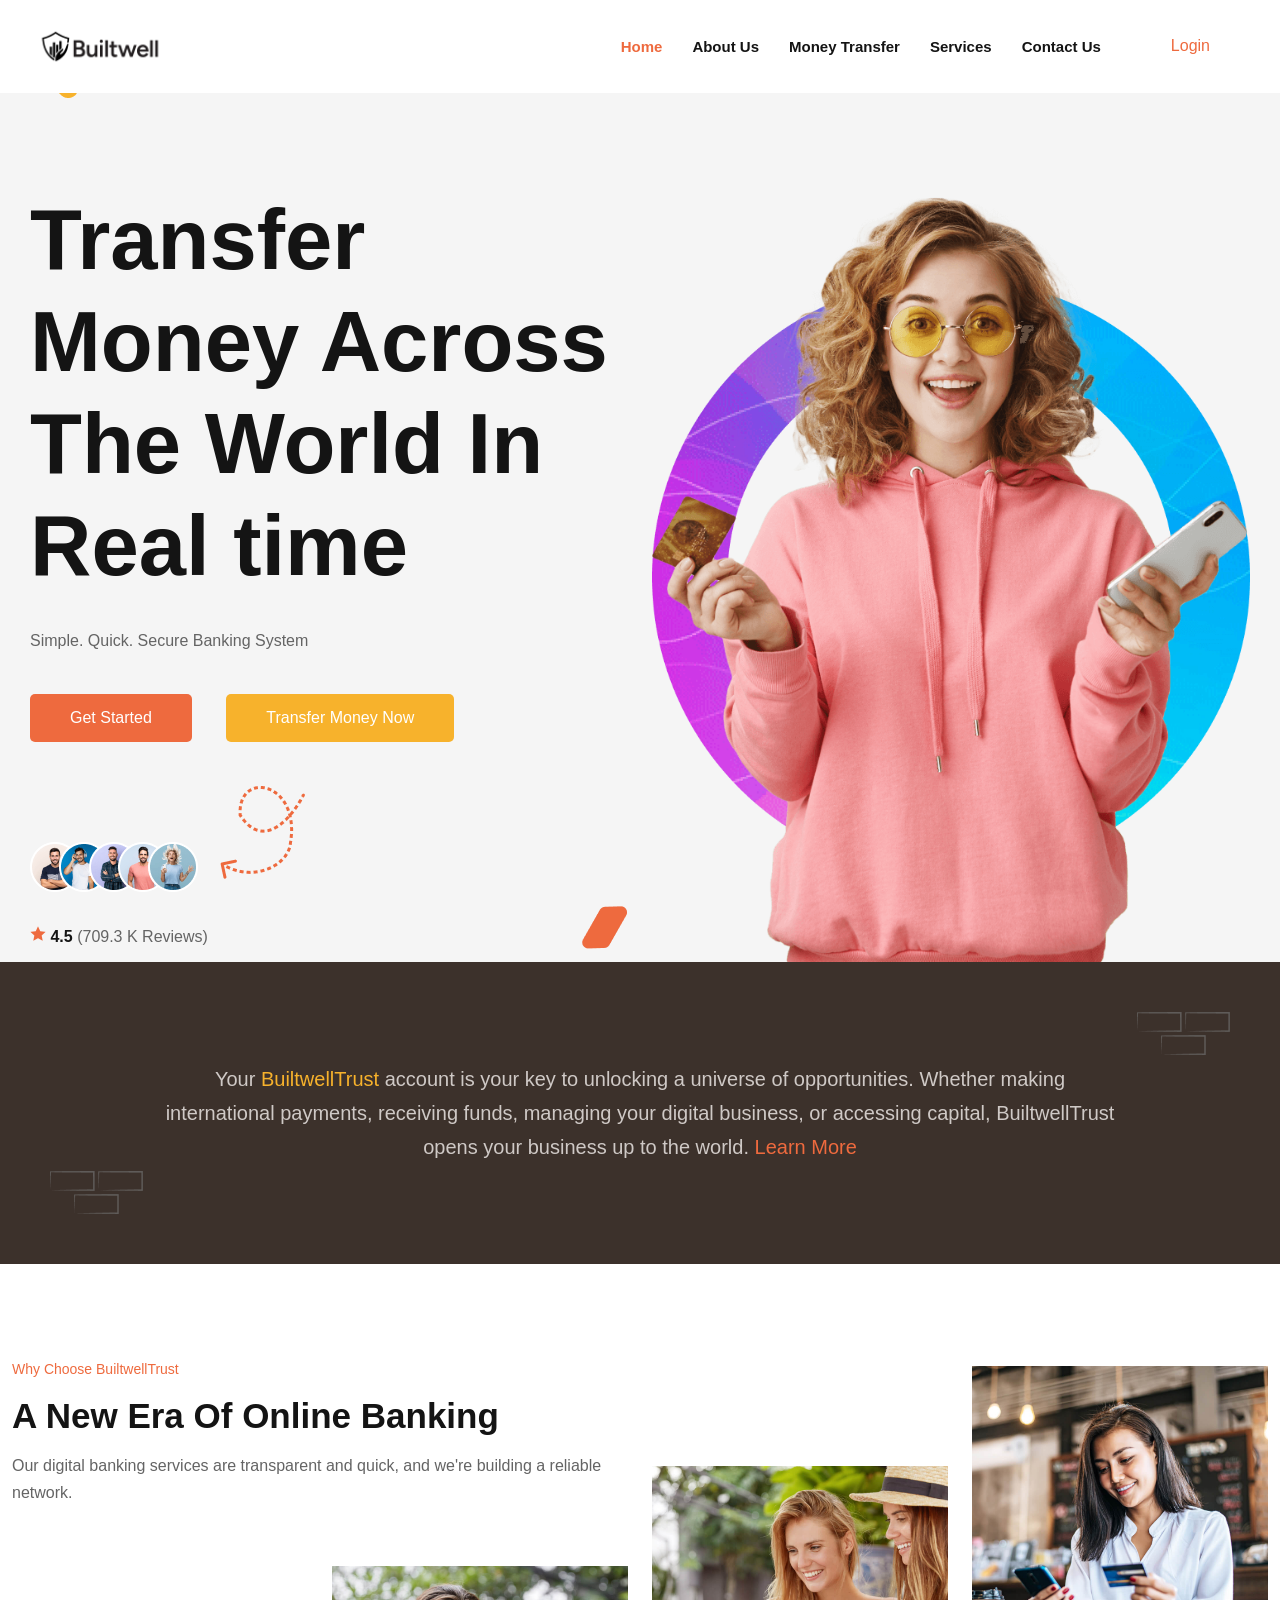
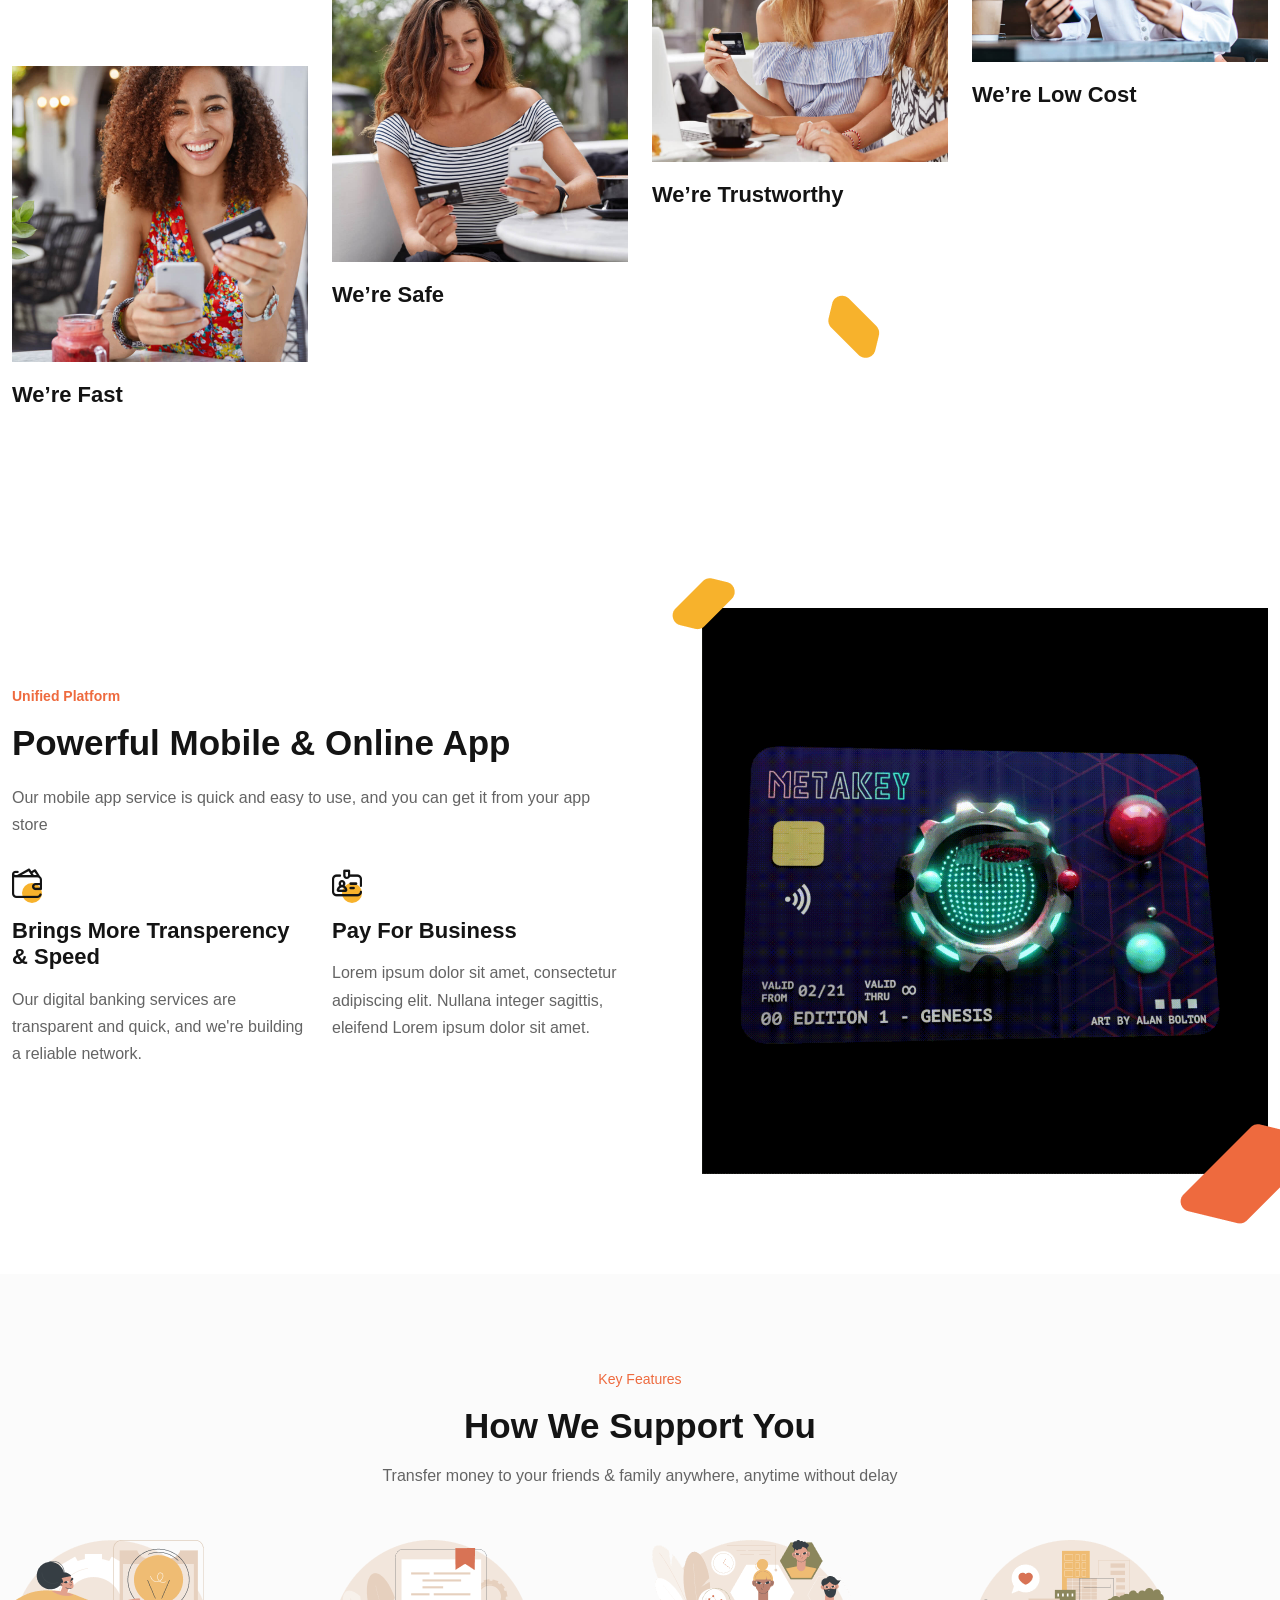
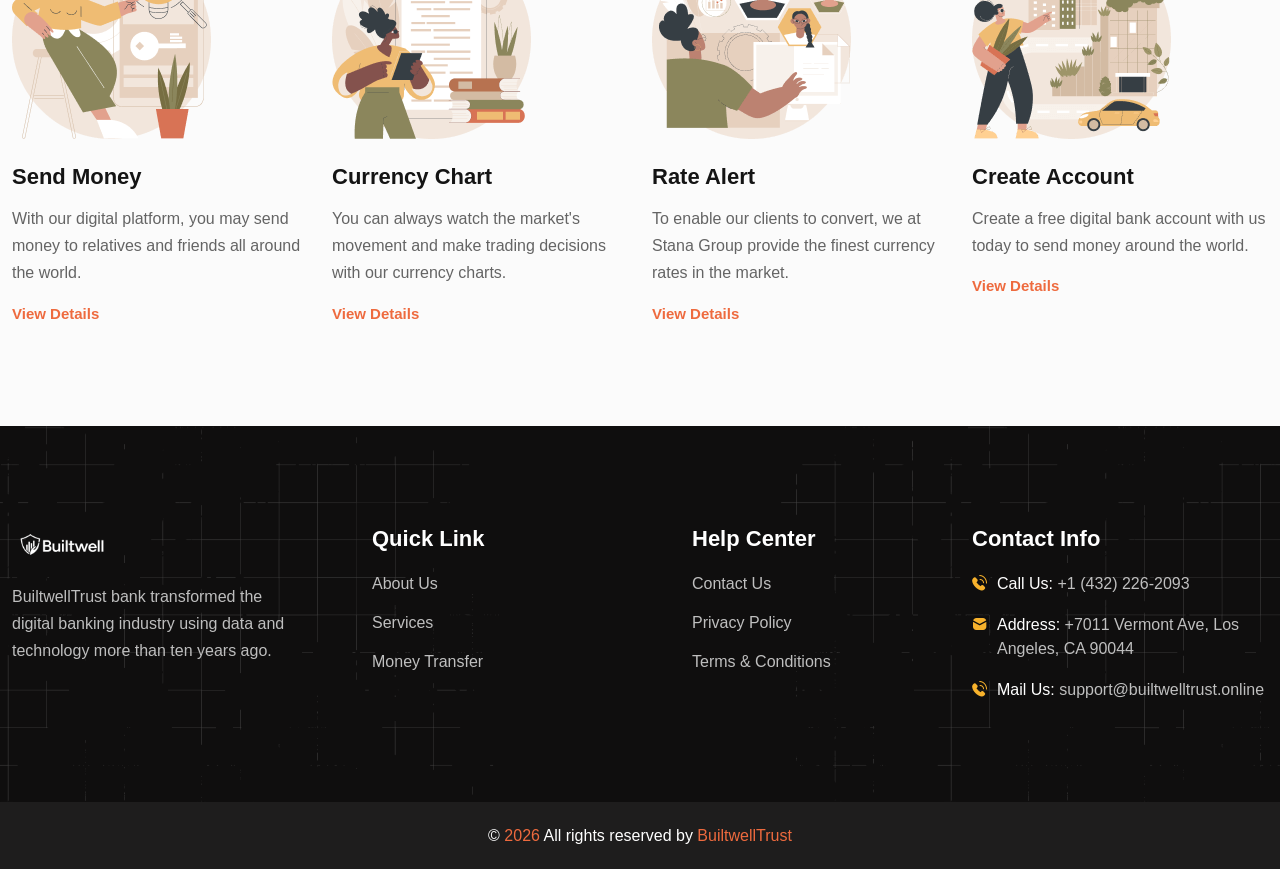
==== commit 89566a4b: "update" ====
--- a/index.html
+++ b/index.html
@@ -25,7 +25,7 @@
     <!-- Title -->
     <title>BuiltwellTrust - Enjoy Your seamless and protected online money access</title>
    <!-- Chatway -->
-   <script id="chatway" async="true" src="https://cdn.chatway.app/widget.js?id=8h5mfCgrzkGJ"></script>
+   <!-- <script id="chatway" async="true" src="https://cdn.chatway.app/widget.js?id=8h5mfCgrzkGJ"></script> -->
   </head>
 
   <body>
@@ -64,7 +64,7 @@
           <div class="mobile-responsive-menu">
             <div class="logo">
               <a href="index.html">
-                <img src="assetss/images/logo.png" alt="logo" width="100" />
+                <img src="assetss/images/logo.png" alt="logo" width="120" />
               </a>
             </div>
           </div>
@@ -75,7 +75,7 @@
         <div class="container-fluid">
           <nav class="navbar navbar-expand-md navbar-light">
             <a class="navbar-brand" href="index.html">
-              <img src="assetss/images/logo.png" alt="logo" width="100"/>
+              <img src="assetss/images/logo.png" alt="logo" width="140"/>
             </a>
 
             <div
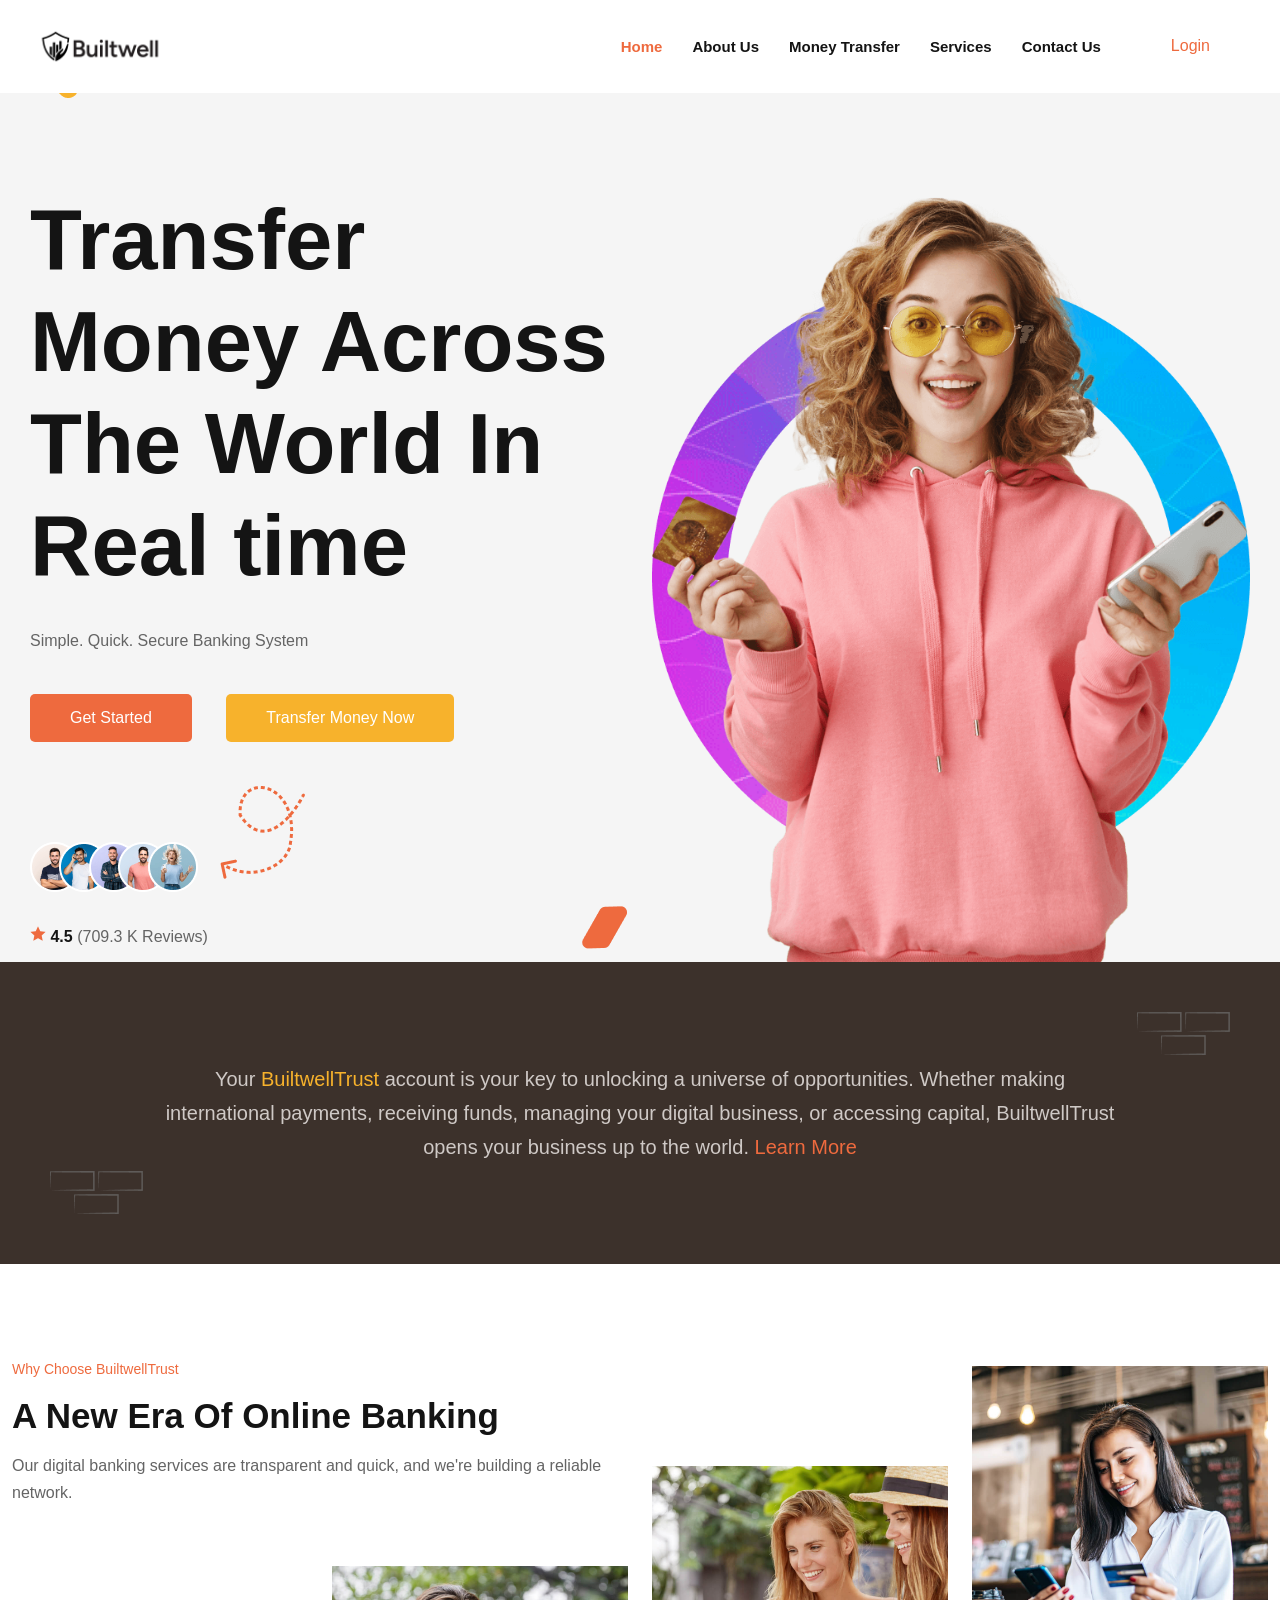
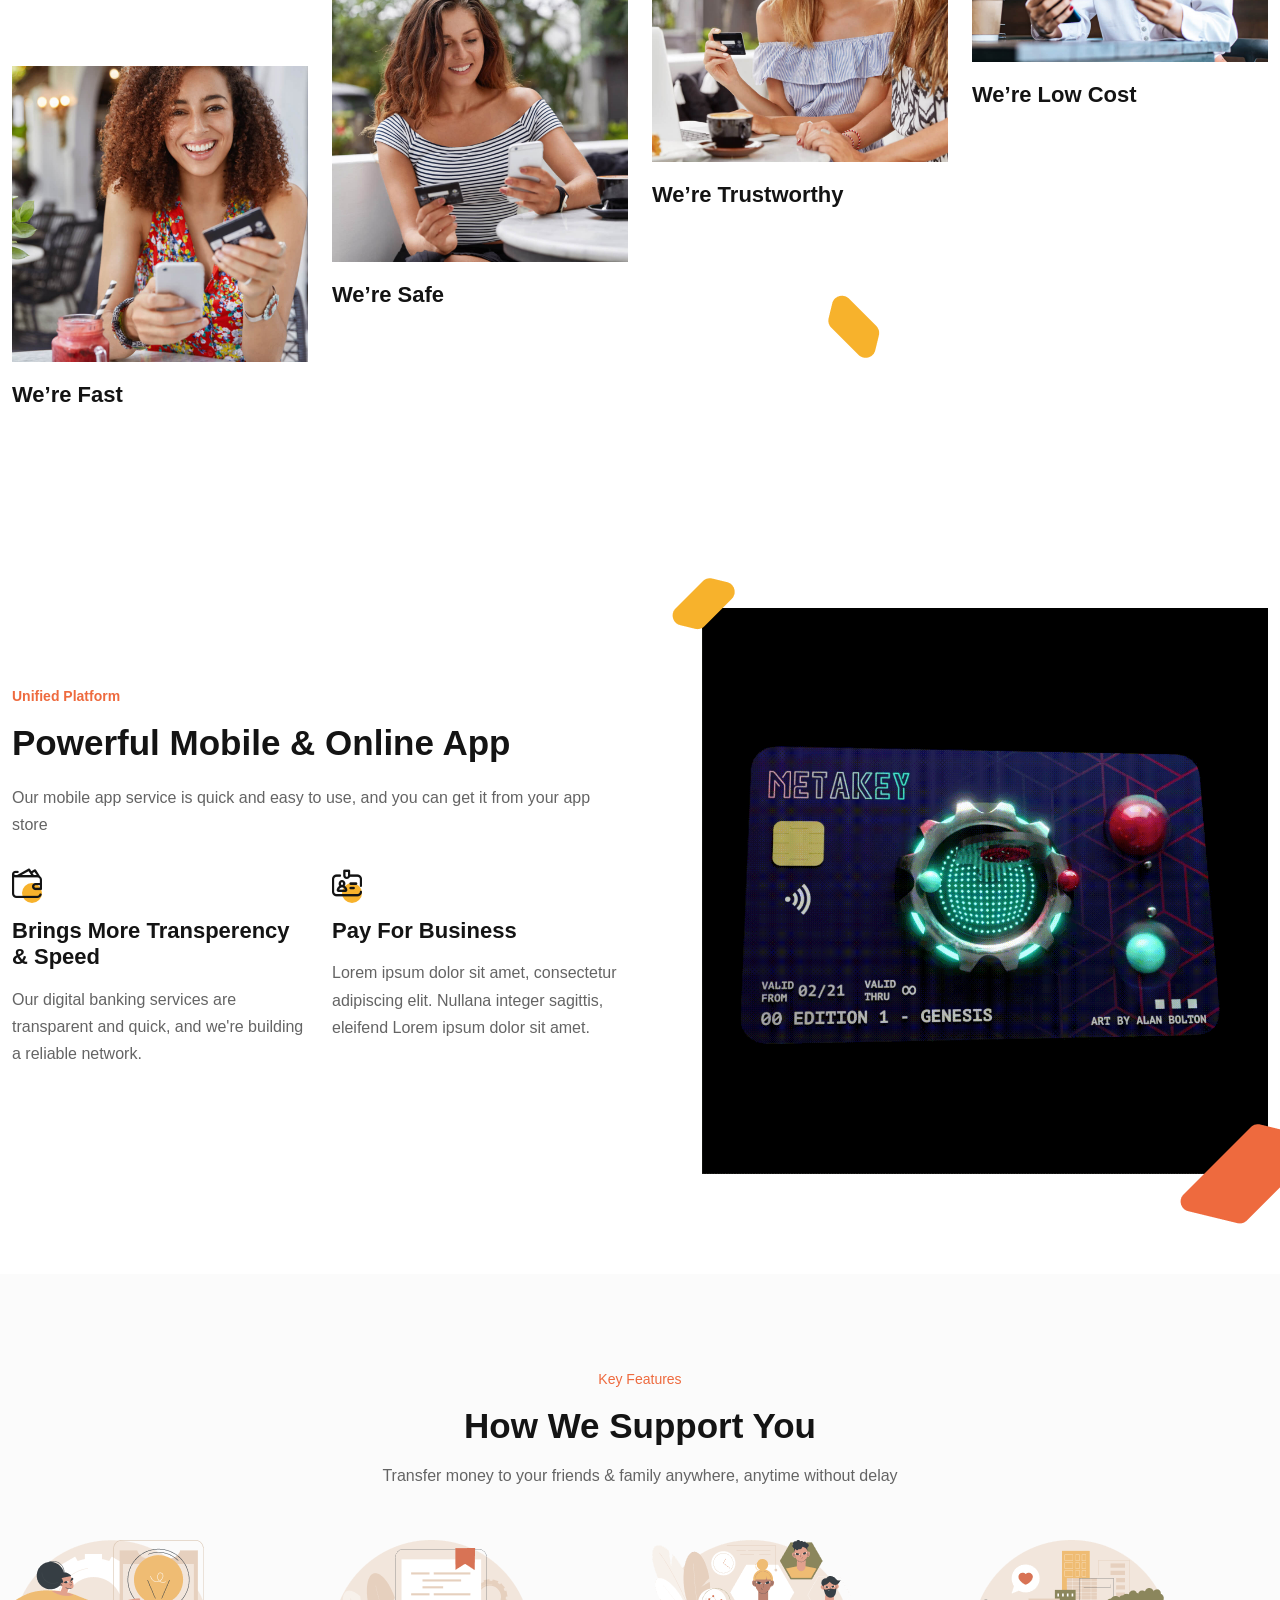
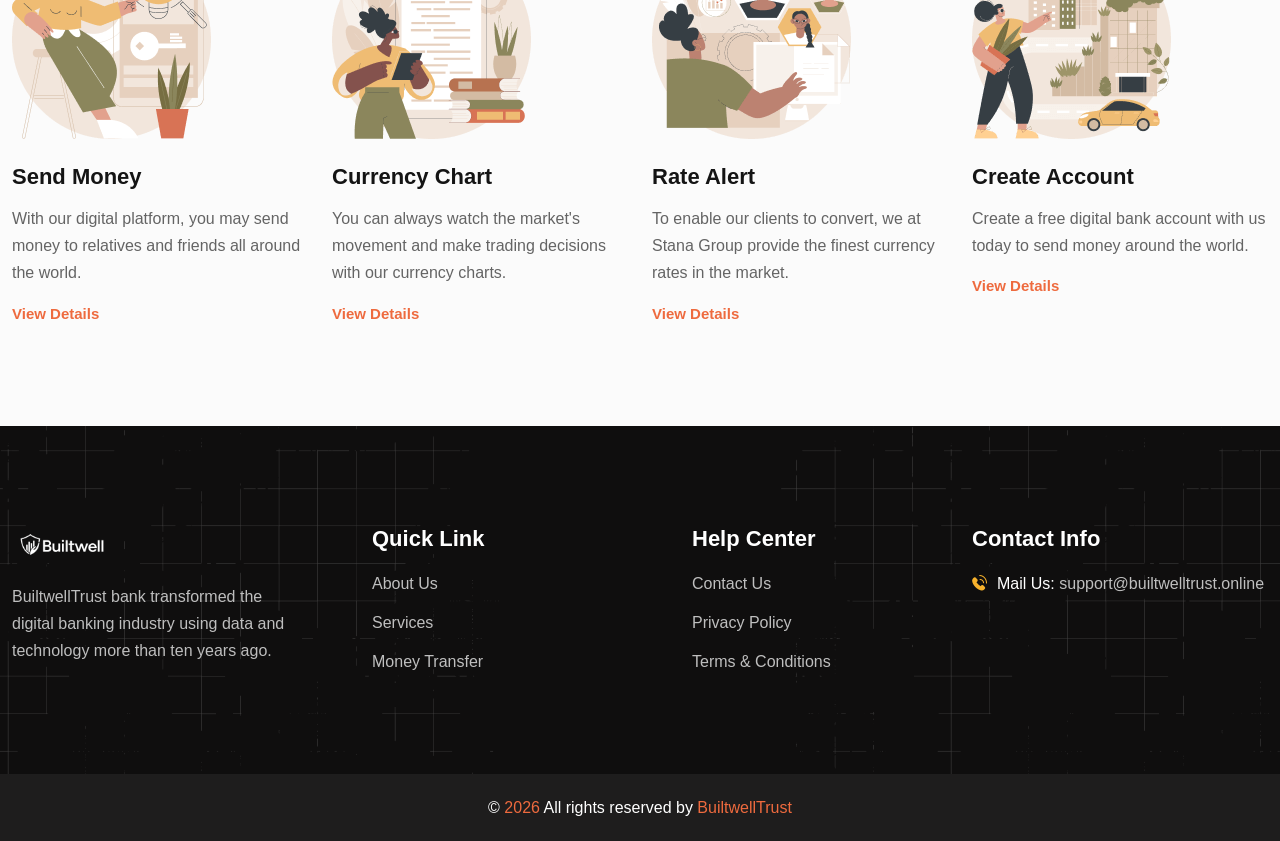
==== commit 3a8fbaa7: "update" ====
--- a/index.html
+++ b/index.html
@@ -23,38 +23,42 @@
     <!-- Favicon -->
     <link rel="icon" type="image/png" href="assetss/images/favicon.png" />
     <!-- Title -->
-    <title>BuiltwellTrust - Enjoy Your seamless and protected online money access</title>
-   <!-- Chatway -->
-   <!-- <script id="chatway" async="true" src="https://cdn.chatway.app/widget.js?id=8h5mfCgrzkGJ"></script> -->
+    <title>
+      BuiltwellTrust - Enjoy Your seamless and protected online money access
+    </title>
   </head>
 
   <body>
     <div class="col-lg-4 col-md-12">
       <div class="header-top-right">
-
-          <div id="google_translate_element"></div>
-
-          <script type="text/javascript">
-              function googleTranslateElementInit() {
-                  new google.translate.TranslateElement({ pageLanguage: 'en' }, 'google_translate_element');
-              }
-          </script>
-
-          <script type="text/javascript"
-              src="//translate.google.com/translate_a/element.js?cb=googleTranslateElementInit"></script>
-
-          <style>
-              /* #google_translate_element { */
-              /*color: transparent;*/
-              /* } */
-              #google_translate_element a {
-                  display: none;
-              }
-
-              /* div.goog-te-gadget { */
-              /*color: transparent !important;*/
-              /* } */
-          </style>
+        <div id="google_translate_element"></div>
+
+        <script type="text/javascript">
+          function googleTranslateElementInit() {
+            new google.translate.TranslateElement(
+              { pageLanguage: "en" },
+              "google_translate_element"
+            );
+          }
+        </script>
+
+        <script
+          type="text/javascript"
+          src="//translate.google.com/translate_a/element.js?cb=googleTranslateElementInit"
+        ></script>
+
+        <style>
+          /* #google_translate_element { */
+          /*color: transparent;*/
+          /* } */
+          #google_translate_element a {
+            display: none;
+          }
+
+          /* div.goog-te-gadget { */
+          /*color: transparent !important;*/
+          /* } */
+        </style>
       </div>
     </div>
     <!-- Start Navbar Area -->
@@ -75,7 +79,7 @@
         <div class="container-fluid">
           <nav class="navbar navbar-expand-md navbar-light">
             <a class="navbar-brand" href="index.html">
-              <img src="assetss/images/logo.png" alt="logo" width="140"/>
+              <img src="assetss/images/logo.png" alt="logo" width="140" />
             </a>
 
             <div
@@ -109,7 +113,9 @@
               <div class="others-options">
                 <ul>
                   <li>
-                    <a href="account/login.php" class="default-btn login"> Login </a>
+                    <a href="account/login.php" class="default-btn login">
+                      Login
+                    </a>
                   </li>
                 </ul>
               </div>
@@ -135,7 +141,9 @@
               >
                 <ul>
                   <li>
-                    <a href="account/login.php" class="default-btn login"> Login </a>
+                    <a href="account/login.php" class="default-btn login">
+                      Login
+                    </a>
                   </li>
                 </ul>
               </div>
@@ -160,7 +168,12 @@
               </p>
 
               <div class="banner-btn wow fadeInUp delay-0-8s">
-                <a href="account/signup/verify-registration.php" class="default-btn"> Get Started </a>
+                <a
+                  href="account/signup/verify-registration.php"
+                  class="default-btn"
+                >
+                  Get Started
+                </a>
                 <a href="money-transfer.html" class="default-btn active">
                   Transfer Money Now
                 </a>
@@ -337,8 +350,8 @@
                 <span class="top-title">Unified Platform</span>
                 <h2>Powerful Mobile & Online App</h2>
                 <p>
-                  Our mobile app service is quick and easy to use, and you
-                  can get it from your app store
+                  Our mobile app service is quick and easy to use, and you can
+                  get it from your app store
                 </p>
               </div>
 
@@ -461,78 +474,76 @@
     </div>
     <!-- End Support Area -->
 
-
- 
-
- 
-
-   <!-- Start Footer Area -->
-   <div class="footer-area pt-100 pb-70 bg-color-0f0e0e">
-    <div class="container">
-      <div class="row">
-        <div class="col-lg-3 col-sm-6">
-          <div class="single-widget">
-            <div class="footer-logo">
-              <a href="index.html">
-                <img src="assetss/images/white-logo.png" alt="Image" width="100"/>
-              </a>
-            </div>
-            <p>
-              BuiltwellTrust bank transformed the digital banking industry using data
-              and technology more than ten years ago.
-            </p>
-
-          </div>
-        </div>
-
-        <div class="col-lg-3 col-sm-6">
-          <div class="single-widget ml-30">
-            <h3>Quick Link</h3>
-
-            <ul class="use-full-link">
-              <li>
-                <a href="about-us.html">About Us</a>
-              </li>
-              <li>
-                <a href="services.html">Services</a>
-              </li>
-              <li>
-                <a href="money-transfer.html">Money Transfer</a>
-              </li>
-              <!-- <li>
+    <!-- Start Footer Area -->
+    <div class="footer-area pt-100 pb-70 bg-color-0f0e0e">
+      <div class="container">
+        <div class="row">
+          <div class="col-lg-3 col-sm-6">
+            <div class="single-widget">
+              <div class="footer-logo">
+                <a href="index.html">
+                  <img
+                    src="assetss/images/white-logo.png"
+                    alt="Image"
+                    width="100"
+                  />
+                </a>
+              </div>
+              <p>
+                BuiltwellTrust bank transformed the digital banking industry
+                using data and technology more than ten years ago.
+              </p>
+            </div>
+          </div>
+
+          <div class="col-lg-3 col-sm-6">
+            <div class="single-widget ml-30">
+              <h3>Quick Link</h3>
+
+              <ul class="use-full-link">
+                <li>
+                  <a href="about-us.html">About Us</a>
+                </li>
+                <li>
+                  <a href="services.html">Services</a>
+                </li>
+                <li>
+                  <a href="money-transfer.html">Money Transfer</a>
+                </li>
+                <!-- <li>
                 <a href="money-transfer.html">Money Transfer</a>
               </li> -->
-            </ul>
-          </div>
-        </div>
-
-        <div class="col-lg-3 col-sm-6">
-          <div class="single-widget ml-30">
-            <h3>Help Center</h3>
-
-            <ul class="use-full-link">
-              <li>
-                <a href="contact-us.html">Contact Us</a>
-              </li>
-              <!-- <li>
+              </ul>
+            </div>
+          </div>
+
+          <div class="col-lg-3 col-sm-6">
+            <div class="single-widget ml-30">
+              <h3>Help Center</h3>
+
+              <ul class="use-full-link">
+                <li>
+                  <a href="contact-us.html">Contact Us</a>
+                </li>
+                <!-- <li>
                 <a href="faq.html">Get Help</a>
               </li> -->
-              <li>
-                <a href="privacy-policy.html">Privacy Policy</a>
-              </li>
-              <li>
-                <a href="privacy-policy.html">Terms & Conditions</a>
-              </li>
-            </ul>
-          </div>
-        </div>
-
-        <div class="col-lg-3 col-sm-6">
-          <div class="single-widget">
-            <h3>Contact Info</h3>
-
-            <ul class="address-link">
-              <li>
+                <li>
+                  <a href="privacy-policy.html">Privacy Policy</a>
+                </li>
+                <li>
+                  <a href="privacy-policy.html">Terms & Conditions</a>
+                </li>
+              </ul>
+            </div>
+          </div>
+
+          <div class="col-lg-3 col-sm-6">
+            <div class="single-widget">
+              <h3>Contact Info</h3>
+
+              <ul class="address-link">
+                <!-- <li>
                 <i class="flaticon-phone-call"></i>
                 <span>Call Us:</span>
                 <a href="tel:+1 (432) 226-1993">+1 (432) 226-2093</a>
@@ -541,32 +552,34 @@
                 <i class="flaticon-email"></i>
                 <span>Address:</span>
                 +7011 Vermont Ave, Los Angeles, CA 90044
-              </li>
-              <li>
-                <i class="flaticon-phone-call"></i>
-                <span>Mail Us:</span>
-                <a href="mailto:support@builtwelltrust.online"> support@builtwelltrust.online</a>
-              </li>
-            </ul>
-          </div>
-        </div>
-      </div>
-    </div>
-  </div>
-  <!-- End Footer Area -->
-
-  <!-- Start CopyRight Area -->
-  <div class="copy-right-area bg-color-1e1d1d">
-    <div class="container">
-      <div class="copy-right-content">
-        <p>
-          © <span id="year"></span> All rights reserved by
-          <a href="index.html" target="blank">BuiltwellTrust</a>
-        </p>
-      </div>
-    </div>
-  </div>
-  <!-- End CopyRight Area -->
+              </li> -->
+                <li>
+                  <i class="flaticon-phone-call"></i>
+                  <span>Mail Us:</span>
+                  <a href="mailto:support@builtwelltrust.online">
+                    support@builtwelltrust.online</a
+                  >
+                </li>
+              </ul>
+            </div>
+          </div>
+        </div>
+      </div>
+    </div>
+    <!-- End Footer Area -->
+
+    <!-- Start CopyRight Area -->
+    <div class="copy-right-area bg-color-1e1d1d">
+      <div class="container">
+        <div class="copy-right-content">
+          <p>
+            © <span id="year"></span> All rights reserved by
+            <a href="index.html" target="blank">BuiltwellTrust</a>
+          </p>
+        </div>
+      </div>
+    </div>
+    <!-- End CopyRight Area -->
 
     <!-- Start Go Top Area -->
     <div class="go-top">
@@ -576,6 +589,8 @@
     <!-- End Go Top Area -->
 
     <!-- Links of JS File -->
+    <!-- Jivosite  -->
+    <script src="//code.jivosite.com/widget/eEmybjQCDo" async></script>
     <script
       data-cfasync="false"
       src="../../cdn-cgi/scripts/5c5dd728/cloudflare-static/email-decode.min.js"
